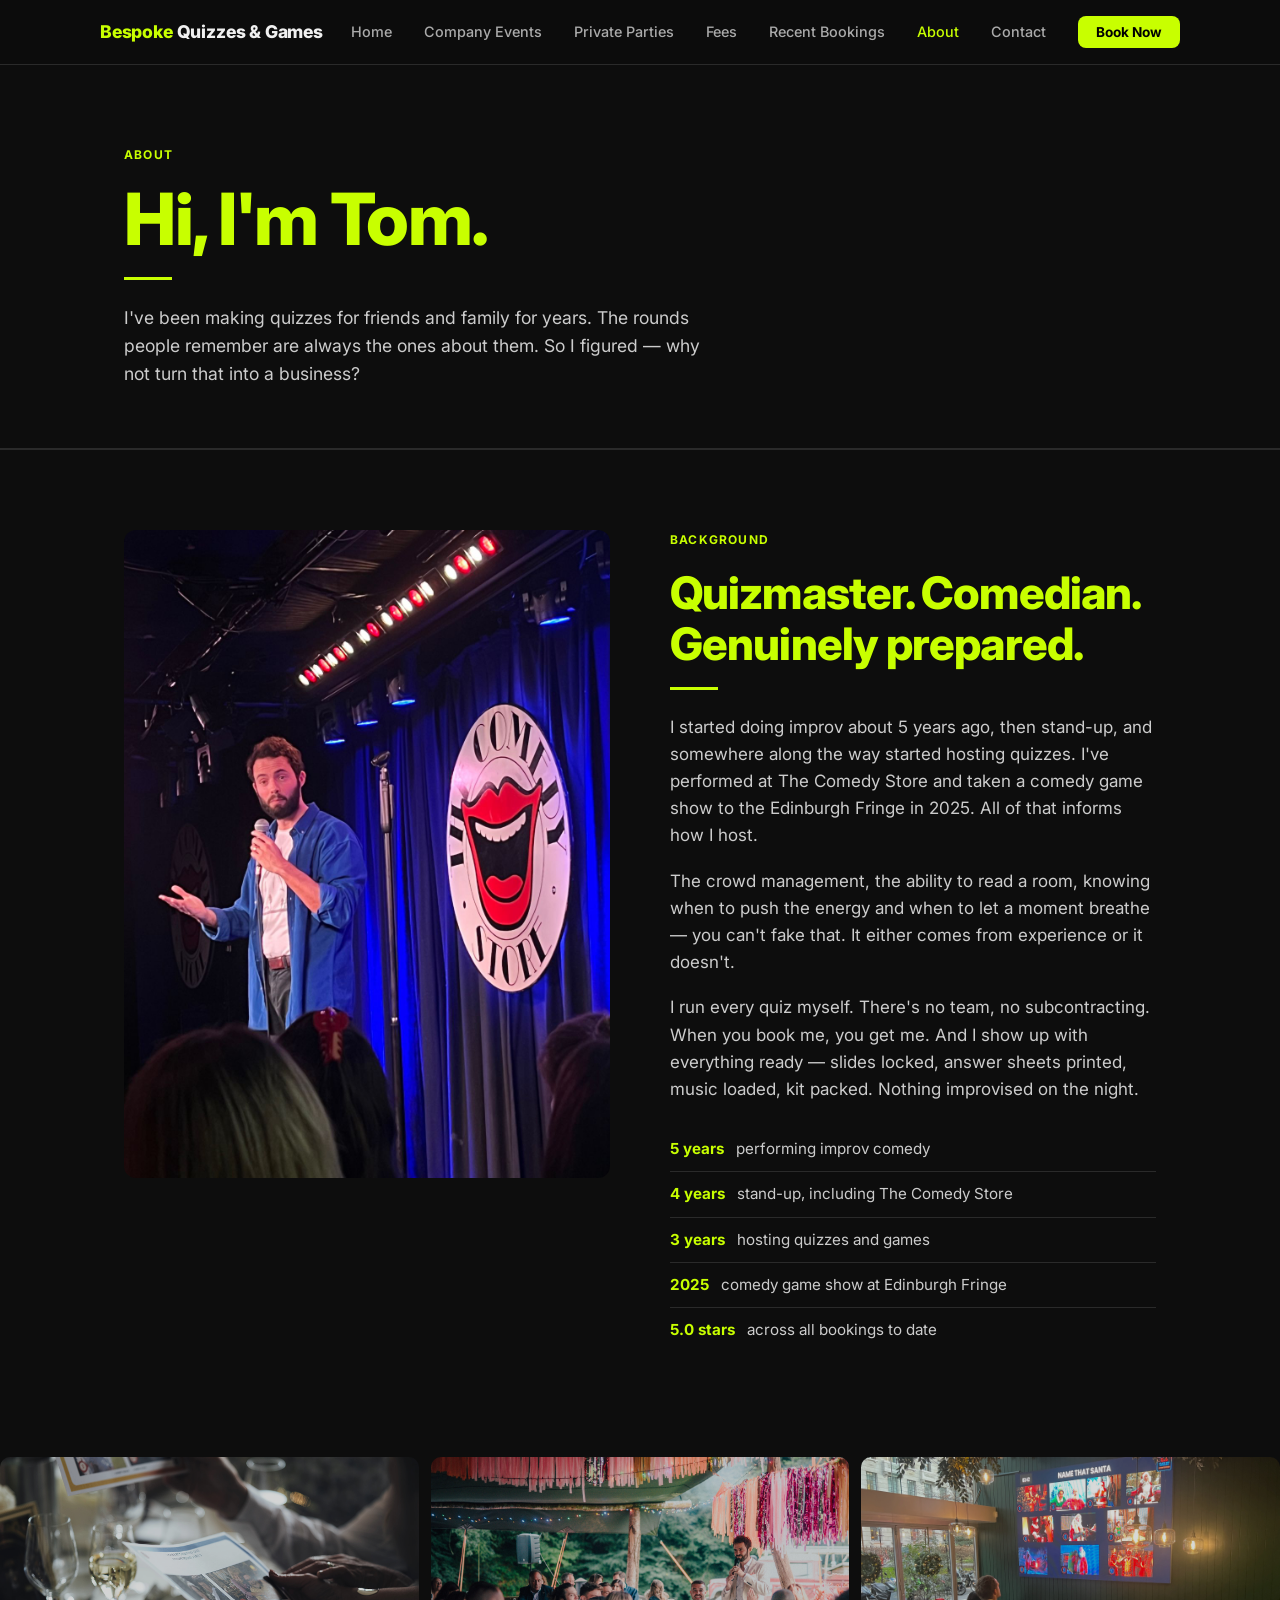
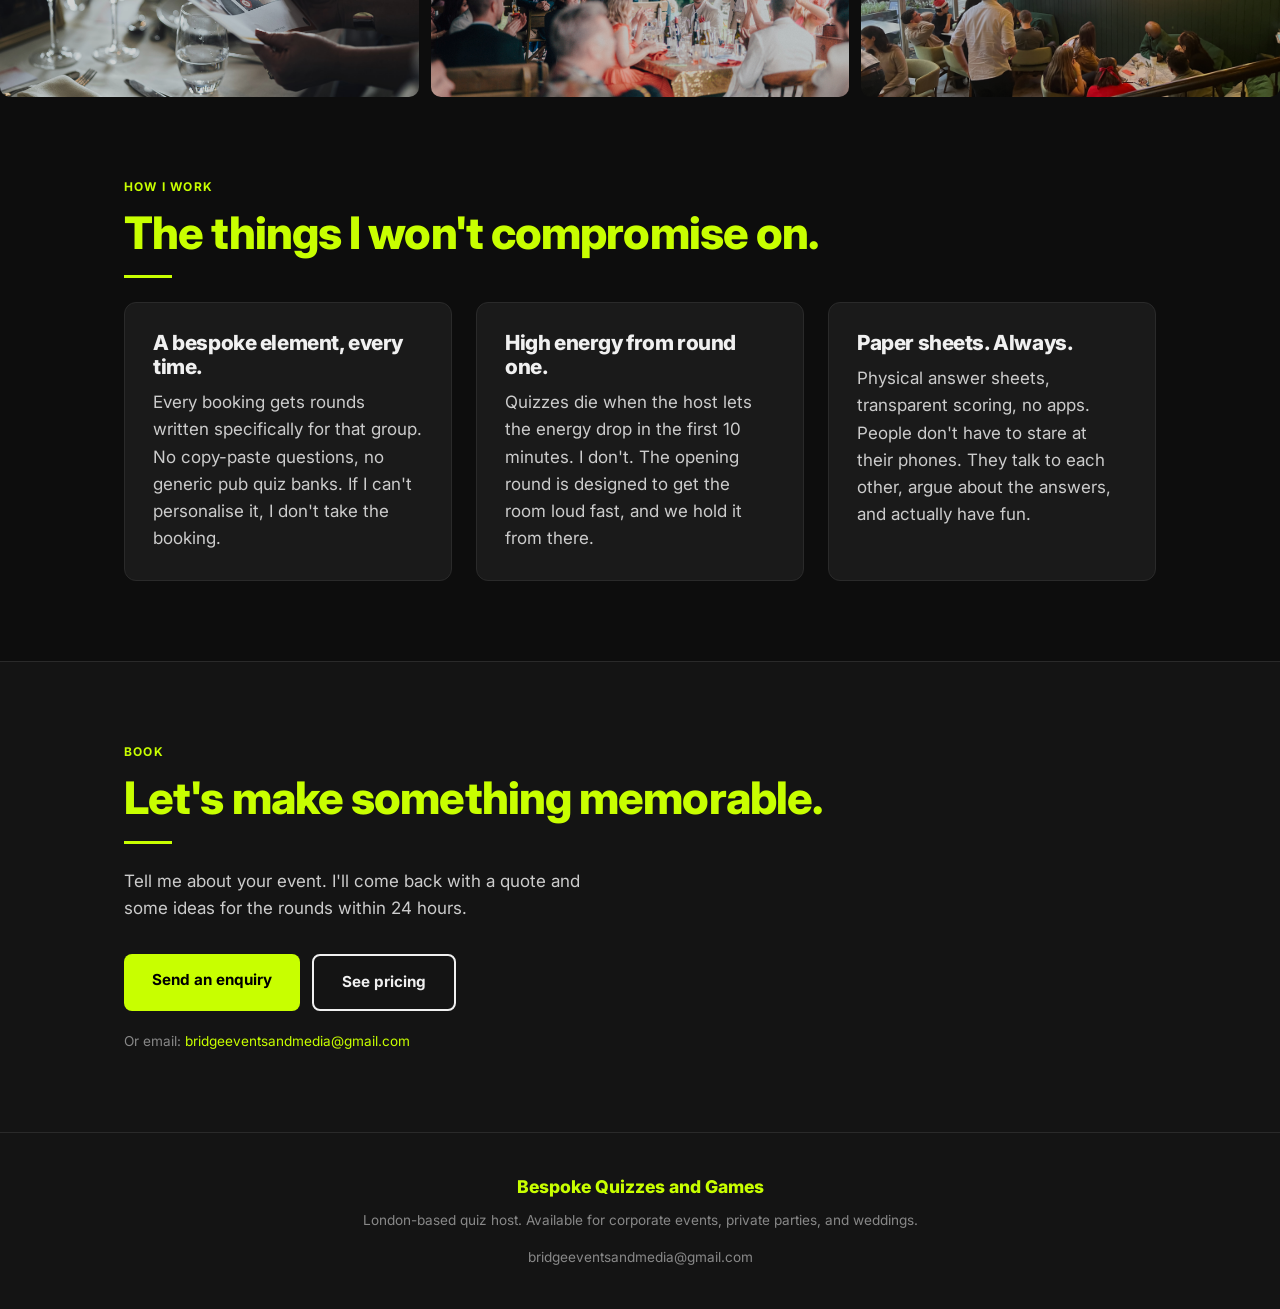
==== pages/about.html @ be6c79ad "Add files via upload" ====
<!DOCTYPE html>
<html lang="en">
<head>
  <meta charset="UTF-8" />
  <meta name="viewport" content="width=device-width, initial-scale=1.0" />
  <title>About — Bespoke Quizzes and Games</title>
  <meta name="description" content="About Tom — London-based quiz host, comedian, and Edinburgh Fringe performer." />
  <link rel="stylesheet" href="../style.css" />
  <link rel="preconnect" href="https://fonts.googleapis.com" />
  <link href="https://fonts.googleapis.com/css2?family=Inter:wght@400;500;600;700;800&display=swap" rel="stylesheet" />
  <link rel="canonical" href="https://bespokequizzesandgames.com/pages/about.html" />
  <script type="application/ld+json">
  {
    "@context": "https://schema.org",
    "@type": "EntertainmentBusiness",
    "name": "Bespoke Quizzes and Games",
    "url": "https://bespokequizzesandgames.com/pages/about.html",
    "email": "bridgeeventsandmedia@gmail.com",
    "founder": { "@type": "Person", "name": "Tom Bridge" },
    "areaServed": { "@type": "City", "name": "London" }
  }
  </script>
  <style>
    .about-grid {
      display: grid;
      grid-template-columns: 1fr 1fr;
      gap: 60px;
      align-items: start;
    }
    .about-photo {
      width: 100%;
      border-radius: 12px;
      object-fit: cover;
      aspect-ratio: 3/4;
    }
    .about-text h2 { margin-bottom: 16px; }
    .about-text p { margin-bottom: 18px; }
    .cred-list {
      list-style: none;
      margin: 24px 0;
    }
    .cred-list li {
      padding: 10px 0;
      border-bottom: 1px solid var(--border);
      font-size: 0.95rem;
      color: #ccc;
    }
    .cred-list li:last-child { border-bottom: none; }
    .cred-list li strong { color: var(--neon); margin-right: 8px; }
    @media (max-width: 720px) {
      .about-grid { grid-template-columns: 1fr; gap: 32px; }
    }
  </style>
</head>
<body>

<!-- NAV -->
<nav>
  <div class="nav-inner">
    <a href="../index.html" class="nav-logo">Bespoke<span> Quizzes & Games</span></a>
    <ul class="nav-links" id="navLinks">
      <li><a href="../index.html">Home</a></li>
      <li><a href="company-events.html">Company Events</a></li>
      <li><a href="parties.html">Private Parties</a></li>
      <li><a href="fees.html">Fees</a></li>
      <li><a href="recent-bookings.html">Recent Bookings</a></li>
      <li><a href="about.html" class="active">About</a></li>
      <li><a href="contact.html">Contact</a></li>
      <li><a href="contact.html" class="nav-cta">Book Now</a></li>
    </ul>
    <button class="nav-toggle" id="navToggle" aria-label="Menu">
      <span></span><span></span><span></span>
    </button>
  </div>
</nav>

<!-- PAGE HERO -->
<section class="page-hero" style="border-top:none;">
  <div class="container">
    <p class="eyebrow">About</p>
    <h1>Hi, I'm Tom.</h1>
    <div class="divider"></div>
    <p style="max-width:580px; font-size:1.1rem;">I've been making quizzes for friends and family for years. The rounds people remember are always the ones about them. So I figured — why not turn that into a business?</p>
  </div>
</section>

<!-- ABOUT SECTION -->
<section>
  <div class="container">
    <div class="about-grid">
      <div>
        <img src="../photos/comedy-store.jpeg" alt="Tom performing at The Comedy Store" class="about-photo" />
      </div>
      <div class="about-text">
        <p class="section-label">Background</p>
        <h2>Quizmaster. Comedian. Genuinely prepared.</h2>
        <div class="divider"></div>
        <p>I started doing improv about 5 years ago, then stand-up, and somewhere along the way started hosting quizzes. I've performed at The Comedy Store and taken a comedy game show to the Edinburgh Fringe in 2025. All of that informs how I host.</p>
        <p>The crowd management, the ability to read a room, knowing when to push the energy and when to let a moment breathe — you can't fake that. It either comes from experience or it doesn't.</p>
        <p>I run every quiz myself. There's no team, no subcontracting. When you book me, you get me. And I show up with everything ready — slides locked, answer sheets printed, music loaded, kit packed. Nothing improvised on the night.</p>

        <ul class="cred-list">
          <li><strong>5 years</strong> performing improv comedy</li>
          <li><strong>4 years</strong> stand-up, including The Comedy Store</li>
          <li><strong>3 years</strong> hosting quizzes and games</li>
          <li><strong>2025</strong> comedy game show at Edinburgh Fringe</li>
          <li><strong>5.0 stars</strong> across all bookings to date</li>
        </ul>
      </div>
    </div>
  </div>
</section>

<!-- PHOTO STRIP -->
<div class="photo-strip" style="margin: 0; border-radius: 0;">
  <img src="../photos/img-0038.jpg" alt="Tom hosting a quiz" />
  <img src="../photos/caztombury-176.jpg" alt="Quiz night in action" />
  <img src="../photos/quiz-santa.jpeg" alt="Christmas quiz" />
</div>

<!-- PHILOSOPHY -->
<section>
  <div class="container">
    <p class="section-label">How I work</p>
    <h2>The things I won't compromise on.</h2>
    <div class="divider"></div>
    <div class="card-grid card-grid-3" style="margin-top:12px;">
      <div class="card">
        <h3>A bespoke element, every time.</h3>
        <p>Every booking gets rounds written specifically for that group. No copy-paste questions, no generic pub quiz banks. If I can't personalise it, I don't take the booking.</p>
      </div>
      <div class="card">
        <h3>High energy from round one.</h3>
        <p>Quizzes die when the host lets the energy drop in the first 10 minutes. I don't. The opening round is designed to get the room loud fast, and we hold it from there.</p>
      </div>
      <div class="card">
        <h3>Paper sheets. Always.</h3>
        <p>Physical answer sheets, transparent scoring, no apps. People don't have to stare at their phones. They talk to each other, argue about the answers, and actually have fun.</p>
      </div>
    </div>
  </div>
</section>

<!-- CTA -->
<section style="background: var(--bg-mid);">
  <div class="container">
    <p class="section-label">Book</p>
    <h2>Let's make something memorable.</h2>
    <div class="divider"></div>
    <p style="max-width:500px; margin-bottom:32px;">Tell me about your event. I'll come back with a quote and some ideas for the rounds within 24 hours.</p>
    <div class="btn-group">
      <a href="contact.html" class="btn btn-primary">Send an enquiry</a>
      <a href="fees.html" class="btn btn-outline">See pricing</a>
    </div>
    <p style="margin-top:20px; font-size:0.85rem; color:var(--muted);">Or email: <a href="mailto:bridgeeventsandmedia@gmail.com">bridgeeventsandmedia@gmail.com</a></p>
  </div>
</section>

<!-- FOOTER -->
<footer>
  <div class="footer-inner">
    <div class="footer-logo">Bespoke Quizzes and Games</div>
    <p>London-based quiz host. Available for corporate events, private parties, and weddings.</p>
    <p style="margin-top:8px;"><a href="mailto:bridgeeventsandmedia@gmail.com">bridgeeventsandmedia@gmail.com</a></p>
  </div>
</footer>

<script>
  const toggle = document.getElementById('navToggle');
  const links = document.getElementById('navLinks');
  toggle.addEventListener('click', () => links.classList.toggle('open'));
</script>
</body>
</html>
---- style.css ----
/* ============================================================
   Bespoke Quizzes and Games — shared styles
   ============================================================ */

:root {
  --bg:        #0d0d0d;
  --bg-mid:    #141414;
  --bg-card:   #1a1a1a;
  --neon:      #c8ff00;
  --neon-dim:  #a0cc00;
  --white:     #f0f0f0;
  --muted:     #888;
  --border:    #2a2a2a;
  --radius:    8px;
  --font:      'Inter', 'Helvetica Neue', Arial, sans-serif;
}

* { box-sizing: border-box; margin: 0; padding: 0; }

html { scroll-behavior: smooth; }

body {
  background: var(--bg);
  color: var(--white);
  font-family: var(--font);
  font-size: 17px;
  line-height: 1.6;
}

/* ── TYPOGRAPHY ── */
h1, h2, h3, h4 {
  font-weight: 800;
  line-height: 1.15;
  letter-spacing: -0.02em;
}

h1 { font-size: clamp(2.4rem, 6vw, 4.5rem); color: var(--neon); }
h2 { font-size: clamp(1.8rem, 4vw, 2.8rem); color: var(--neon); }
h3 { font-size: 1.3rem; color: var(--white); }
h4 { font-size: 1rem; color: var(--muted); font-weight: 600; text-transform: uppercase; letter-spacing: 0.08em; }

p { margin-bottom: 1rem; color: #ccc; }
p:last-child { margin-bottom: 0; }

a { color: var(--neon); text-decoration: none; }
a:hover { text-decoration: underline; }

/* ── LAYOUT ── */
.container {
  max-width: 1080px;
  margin: 0 auto;
  padding: 0 24px;
}

section { padding: 80px 0; }
section + section { border-top: 1px solid var(--border); }

/* ── URGENCY BANNER ── */
.urgency-banner {
  background: var(--neon);
  color: #000;
  padding: 10px 0;
  overflow: hidden;
}

.urgency-track {
  display: flex;
  width: max-content;
  animation: scroll-urgency 28s linear infinite;
}

.urgency-item {
  font-family: var(--font);
  font-size: 0.85rem;
  font-weight: 800;
  letter-spacing: -0.01em;
  white-space: nowrap;
  padding: 0 40px;
}

.urgency-banner a {
  color: #000;
  text-decoration: underline;
}

@keyframes scroll-urgency {
  0%   { transform: translateX(0); }
  100% { transform: translateX(-50%); }
}

/* ── NAV ── */
nav {
  position: sticky;
  top: 0;
  z-index: 100;
  background: rgba(13,13,13,0.95);
  backdrop-filter: blur(8px);
  border-bottom: 1px solid var(--border);
  padding: 0 24px;
}

.nav-inner {
  max-width: 1080px;
  margin: 0 auto;
  display: flex;
  align-items: center;
  justify-content: space-between;
  height: 64px;
}

.nav-logo {
  font-size: 1.1rem;
  font-weight: 800;
  color: var(--neon);
  letter-spacing: -0.01em;
  text-decoration: none;
}

.nav-logo span { color: var(--white); }

.nav-links {
  display: flex;
  gap: 32px;
  list-style: none;
}

.nav-links a {
  color: #aaa;
  font-size: 0.9rem;
  font-weight: 500;
  transition: color 0.2s;
}

.nav-links a:hover,
.nav-links a.active { color: var(--neon); text-decoration: none; }

.nav-cta {
  background: var(--neon);
  color: #000 !important;
  padding: 8px 18px;
  border-radius: var(--radius);
  font-weight: 700 !important;
  font-size: 0.85rem !important;
}

.nav-cta:hover { background: var(--neon-dim); text-decoration: none !important; }

/* hamburger */
.nav-toggle { display: none; background: none; border: none; cursor: pointer; padding: 4px; }
.nav-toggle span {
  display: block; width: 22px; height: 2px;
  background: var(--white); margin: 5px 0; transition: 0.3s;
}

/* ── HERO ── */
.hero {
  min-height: 92vh;
  display: flex;
  align-items: center;
  position: relative;
  overflow: hidden;
  border-top: none;
}

.hero-bg {
  position: absolute;
  inset: 0;
  background-size: cover;
  background-position: center;
  filter: brightness(0.25);
  z-index: 0;
}

.hero-content {
  position: relative;
  z-index: 1;
  max-width: 720px;
}

.hero-eyebrow {
  display: inline-block;
  background: var(--neon);
  color: #000;
  font-size: 0.75rem;
  font-weight: 700;
  letter-spacing: 0.1em;
  text-transform: uppercase;
  padding: 4px 12px;
  border-radius: 4px;
  margin-bottom: 20px;
}

.hero h1 { margin-bottom: 20px; }

.hero-sub {
  font-size: 1.2rem;
  color: #ccc;
  max-width: 540px;
  margin-bottom: 36px;
}

/* ── BUTTONS ── */
.btn {
  display: inline-block;
  padding: 14px 28px;
  border-radius: var(--radius);
  font-weight: 700;
  font-size: 0.95rem;
  cursor: pointer;
  border: none;
  transition: transform 0.15s, opacity 0.15s;
  text-decoration: none;
}

.btn:hover { transform: translateY(-1px); opacity: 0.92; text-decoration: none; }

.btn-primary { background: var(--neon); color: #000; }
.btn-outline  { background: transparent; color: var(--white); border: 2px solid var(--white); }

.btn-group { display: flex; gap: 12px; flex-wrap: wrap; }

/* ── CARDS ── */
.card-grid {
  display: grid;
  gap: 24px;
}

.card-grid-2 { grid-template-columns: repeat(auto-fit, minmax(280px, 1fr)); }
.card-grid-3 { grid-template-columns: repeat(auto-fit, minmax(240px, 1fr)); }

.card {
  background: var(--bg-card);
  border: 1px solid var(--border);
  border-radius: 12px;
  padding: 28px;
  transition: transform 0.2s ease, border-color 0.2s ease, background 0.2s ease, box-shadow 0.2s ease;
}

.card:hover {
  transform: translateY(-6px);
  background: #212121;
  border-color: var(--neon);
  box-shadow: 0 12px 24px rgba(0,0,0,0.4);
}

.card h3 { margin-bottom: 10px; }

/* ── ROUNDS LIST ── */
.rounds-list {
  list-style: none;
  display: grid;
  grid-template-columns: repeat(auto-fit, minmax(200px, 1fr));
  gap: 12px;
}

.rounds-list li {
  background: var(--bg-card);
  border: 1px solid var(--border);
  border-left: 3px solid var(--neon);
  padding: 14px 18px;
  border-radius: var(--radius);
  font-size: 0.95rem;
  color: var(--white);
}

/* ── CLIENTS BANNER ── */
.clients-banner {
  background: var(--bg-mid);
  border-top: 1px solid var(--border);
  border-bottom: 1px solid var(--border);
  padding: 16px 24px;
  display: flex;
  align-items: center;
  gap: 24px;
  overflow: hidden;
}
.clients-label {
  font-size: 0.7rem;
  font-weight: 700;
  letter-spacing: 0.1em;
  text-transform: uppercase;
  color: var(--muted);
  white-space: nowrap;
  flex-shrink: 0;
}
.clients-track-wrapper {
  overflow: hidden;
  flex: 1;
}
.clients-track {
  display: flex;
  align-items: center;
  gap: 56px;
  animation: scroll-logos 18s linear infinite;
  width: max-content;
}
.client-logo-img {
  height: 28px;
  width: auto;
  flex-shrink: 0;
  opacity: 0.9;
}
@keyframes scroll-logos {
  0%   { transform: translateX(0); }
  100% { transform: translateX(-50%); }
}

/* ── ROUNDS GRID ── */
.rounds-grid {
  display: grid;
  grid-template-columns: repeat(3, 1fr);
  gap: 16px;
}
.round-card {
  background: var(--bg-card);
  border: 1px solid var(--border);
  border-radius: 12px;
  padding: 24px 20px;
  display: flex;
  flex-direction: column;
  gap: 12px;
  font-size: 1.6rem;
}
.round-card span {
  font-size: 0.9rem;
  color: var(--white);
  line-height: 1.4;
}
@media (max-width: 640px) {
  .rounds-grid { grid-template-columns: repeat(2, 1fr); }
}

/* ── REVIEWS ── */
.reviews-grid {
  display: grid;
  grid-template-columns: repeat(auto-fit, minmax(280px, 1fr));
  gap: 20px;
}
.reviews-grid-2x2 {
  grid-template-columns: repeat(2, 1fr);
}
@media (max-width: 640px) {
  .reviews-grid-2x2 { grid-template-columns: 1fr; }
}

.review-card {
  background: var(--bg-card);
  border: 1px solid var(--border);
  border-radius: 12px;
  padding: 24px;
  transition: transform 0.2s ease, border-color 0.2s ease, background 0.2s ease, box-shadow 0.2s ease;
}

.review-card:hover {
  transform: translateY(-6px);
  background: #212121;
  border-color: var(--neon);
  box-shadow: 0 12px 24px rgba(0,0,0,0.4);
}

.stars { color: var(--neon); font-size: 1.1rem; margin-bottom: 12px; }

.review-card blockquote {
  font-size: 0.95rem;
  color: #ccc;
  font-style: italic;
  margin-bottom: 14px;
  line-height: 1.55;
}

.reviewer { font-size: 0.85rem; color: var(--muted); }
.reviewer strong { color: var(--white); }

/* ── SECTION LABEL ── */
.section-label {
  font-size: 0.75rem;
  font-weight: 700;
  letter-spacing: 0.1em;
  text-transform: uppercase;
  color: var(--neon);
  margin-bottom: 12px;
}

/* ── PRICING ── */
.pricing-grid {
  display: grid;
  grid-template-columns: repeat(auto-fit, minmax(260px, 1fr));
  gap: 24px;
  margin-top: 12px;
}

.price-card {
  background: var(--bg-card);
  border: 1px solid var(--border);
  border-radius: 12px;
  padding: 32px 28px;
  transition: transform 0.2s ease, border-color 0.2s ease, background 0.2s ease, box-shadow 0.2s ease;
}

.price-card:hover {
  transform: translateY(-6px);
  background: #212121;
  border-color: var(--neon);
  box-shadow: 0 12px 24px rgba(0,0,0,0.4);
}

.price-card.featured {
  border-color: var(--neon);
}

.price-tag {
  font-size: 2.8rem;
  font-weight: 800;
  color: var(--neon);
  line-height: 1;
  margin: 12px 0;
}

.price-tag span { font-size: 1rem; font-weight: 500; color: var(--muted); }

.price-includes {
  list-style: none;
  margin-top: 16px;
}

.price-includes li {
  padding: 6px 0;
  font-size: 0.9rem;
  color: #ccc;
  border-bottom: 1px solid var(--border);
}

.price-includes li:last-child { border-bottom: none; }

.price-includes li::before {
  content: "✓ ";
  color: var(--neon);
  font-weight: 700;
}

/* ── CONTACT FORM ── */
.contact-form {
  max-width: 580px;
}

.form-group {
  margin-bottom: 18px;
}

.form-group label {
  display: block;
  font-size: 0.85rem;
  font-weight: 600;
  color: #aaa;
  margin-bottom: 6px;
  text-transform: uppercase;
  letter-spacing: 0.06em;
}

.form-group input,
.form-group select,
.form-group textarea {
  width: 100%;
  background: var(--bg-card);
  border: 1px solid var(--border);
  border-radius: var(--radius);
  padding: 12px 14px;
  color: var(--white);
  font-size: 0.95rem;
  font-family: var(--font);
  transition: border-color 0.2s;
}

.form-group input:focus,
.form-group select:focus,
.form-group textarea:focus {
  outline: none;
  border-color: var(--neon);
}

.form-group select option { background: var(--bg-card); }

.form-group textarea { min-height: 120px; resize: vertical; }

/* ── PHOTO STRIP ── */
.photo-strip {
  display: grid;
  grid-template-columns: repeat(auto-fit, minmax(220px, 1fr));
  gap: 12px;
  margin: 48px 0;
}

.photo-strip img {
  width: 100%;
  height: 240px;
  object-fit: cover;
  border-radius: 10px;
  filter: brightness(0.85);
}

/* ── PHOTO CAROUSEL (slow auto-scroll) ── */
.photo-carousel {
  overflow: hidden;
  margin: 0;
}

.photo-carousel-track {
  display: flex;
  gap: 12px;
  width: max-content;
  animation: scroll-photos 45s linear infinite;
}

.photo-carousel:hover .photo-carousel-track {
  animation-play-state: paused;
}

.photo-carousel-track img {
  width: 320px;
  height: 240px;
  object-fit: cover;
  border-radius: 10px;
  filter: brightness(0.85);
  flex-shrink: 0;
}

@keyframes scroll-photos {
  0%   { transform: translateX(0); }
  100% { transform: translateX(-50%); }
}

@media (max-width: 640px) {
  .photo-carousel-track img { width: 220px; height: 180px; }
}

/* ── PAGE HERO (inner pages) ── */
.page-hero {
  padding: 80px 0 60px;
  border-bottom: 1px solid var(--border);
}

.page-hero-bg {
  position: relative;
  background-size: cover;
  background-position: center;
  background-repeat: no-repeat;
}

.page-hero-overlay {
  position: absolute;
  inset: 0;
  background: rgba(0,0,0,0.65);
  z-index: 1;
}

/* ── CLIENTS STATIC (company events page) ── */
.clients-static {
  background: var(--bg-mid);
  border-top: 1px solid var(--border);
  border-bottom: 1px solid var(--border);
  padding: 20px 40px;
  display: flex;
  align-items: center;
  gap: 40px;
  flex-wrap: wrap;
}

.clients-static-logos {
  display: flex;
  align-items: center;
  gap: 48px;
  flex-wrap: wrap;
}

/* ── CARD WITH EMOJI ── */
.card-emoji {
  position: relative;
}

.card-emoji-icon {
  position: absolute;
  top: 16px;
  right: 20px;
  font-size: 1.6rem;
  line-height: 1;
}

/* ── LARGER STARS ── */
.stars-lg {
  font-size: 1.5rem !important;
  margin-bottom: 16px !important;
}

/* ── LEGO logo larger ── */
.client-logo-lego {
  height: 112px !important;
}

/* ── THREE COLUMN PRICING ── */
.pricing-grid-3 {
  grid-template-columns: repeat(3, 1fr);
}

@media (max-width: 860px) {
  .pricing-grid-3 { grid-template-columns: 1fr; }
}

.price-tag-discuss {
  font-size: 1.8rem;
  color: var(--neon);
}

.page-hero .eyebrow {
  font-size: 0.75rem;
  font-weight: 700;
  letter-spacing: 0.1em;
  text-transform: uppercase;
  color: var(--neon);
  margin-bottom: 14px;
}

/* ── DIVIDER ── */
.divider {
  width: 48px;
  height: 3px;
  background: var(--neon);
  margin: 16px 0 24px;
}

/* ── FOOTER ── */
footer {
  background: var(--bg-mid);
  border-top: 1px solid var(--border);
  padding: 40px 24px;
  text-align: center;
}

.footer-inner {
  max-width: 1080px;
  margin: 0 auto;
}

.footer-logo {
  font-size: 1.1rem;
  font-weight: 800;
  color: var(--neon);
  margin-bottom: 8px;
}

footer p { font-size: 0.85rem; color: var(--muted); }

footer a { color: var(--muted); }
footer a:hover { color: var(--neon); }

/* ── RESPONSIVE ── */
@media (max-width: 720px) {
  .nav-links { display: none; flex-direction: column; }
  .nav-links.open { display: flex; position: absolute; top: 64px; left: 0; right: 0; background: var(--bg); padding: 16px 24px; border-bottom: 1px solid var(--border); }
  .nav-toggle { display: block; }
  .hero { min-height: 80vh; }
  section { padding: 56px 0; }
}
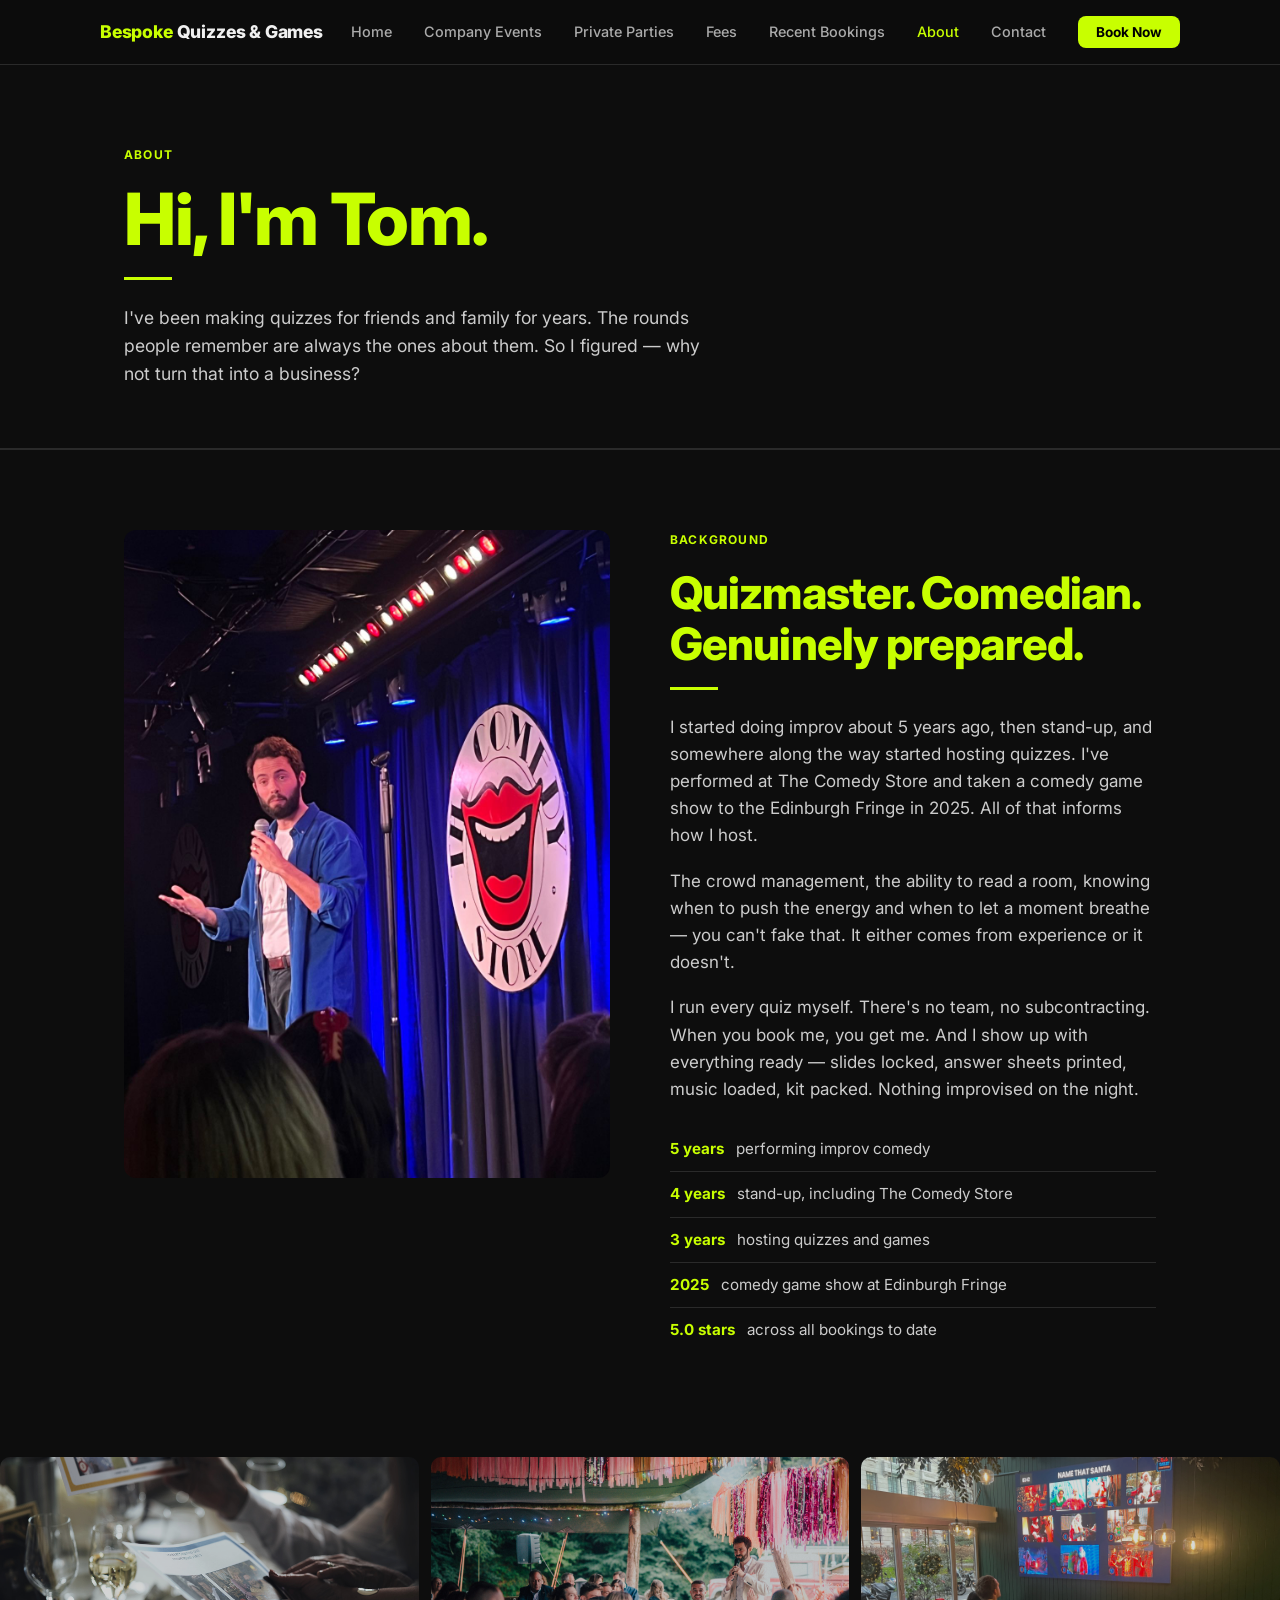
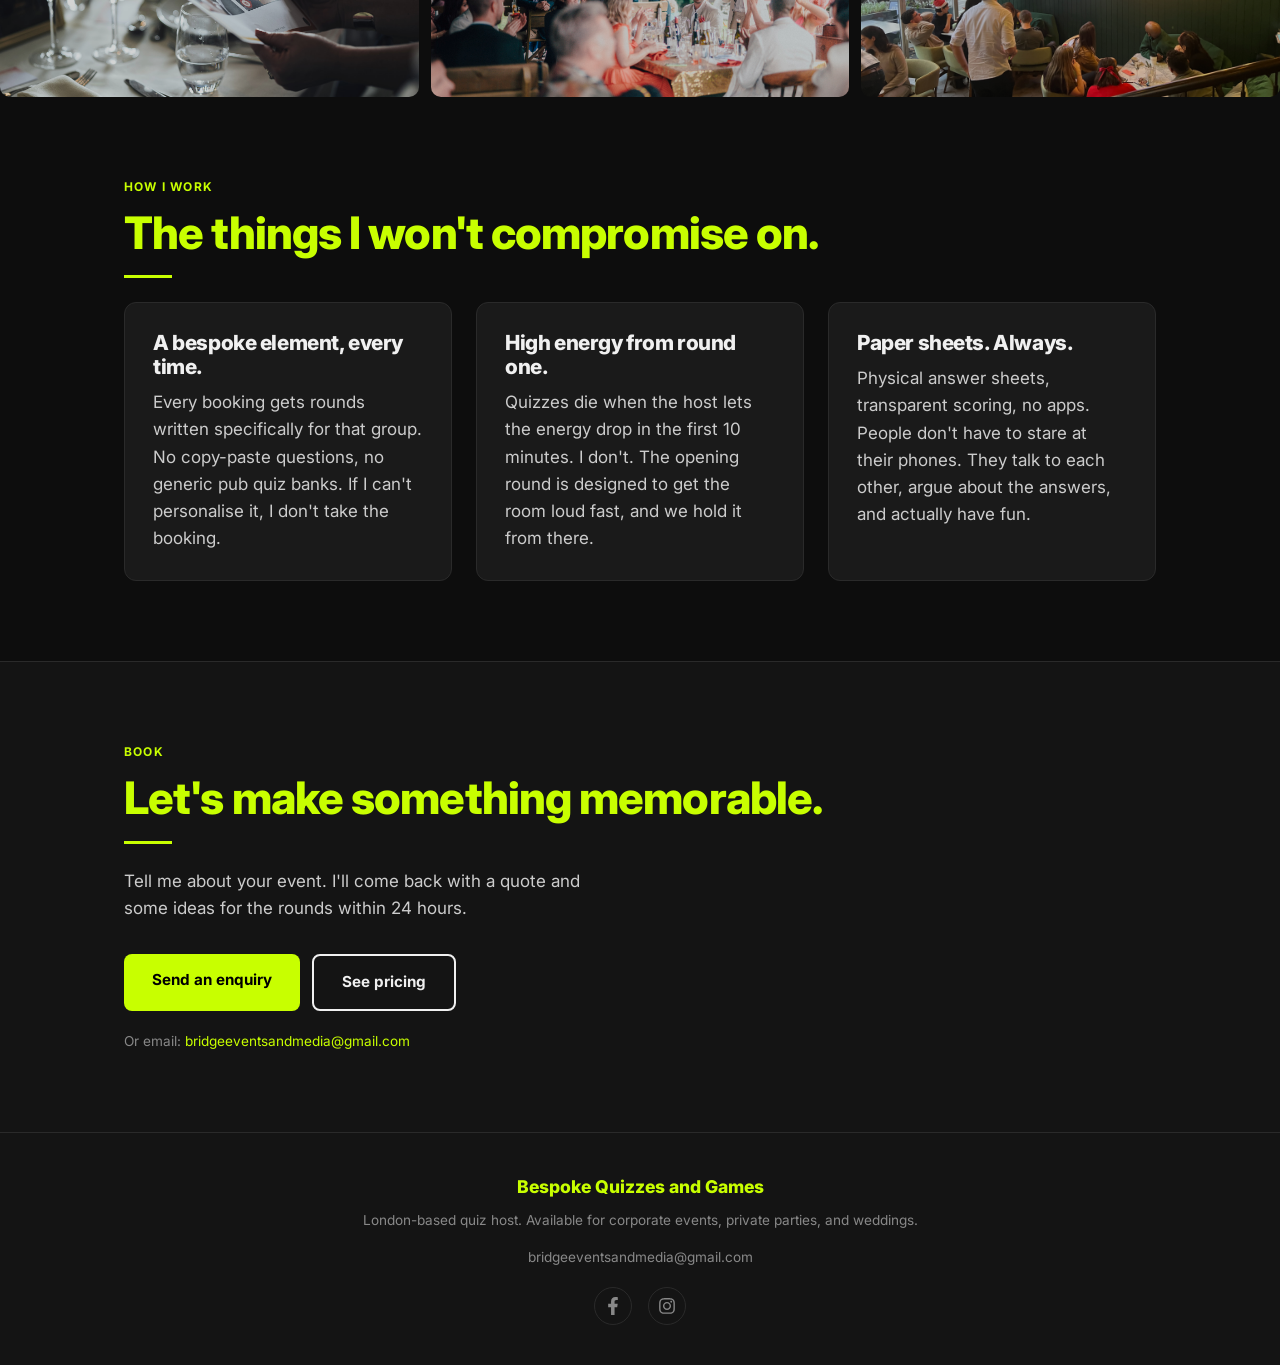
==== commit fd85e25c: "Add files via upload" ====
--- a/pages/about.html
+++ b/pages/about.html
@@ -9,10 +9,27 @@
   <link rel="preconnect" href="https://fonts.googleapis.com" />
   <link href="https://fonts.googleapis.com/css2?family=Inter:wght@400;500;600;700;800&display=swap" rel="stylesheet" />
   <link rel="canonical" href="https://bespokequizzesandgames.com/pages/about.html" />
+  <meta property="og:type" content="website" />
+  <meta property="og:site_name" content="Bespoke Quizzes and Games" />
+  <meta property="og:title" content="About — Bespoke Quizzes and Games" />
+  <meta property="og:description" content="About Tom — London-based quiz host, comedian, and Edinburgh Fringe performer." />
+  <meta property="og:url" content="https://bespokequizzesandgames.com/pages/about.html" />
+  <meta property="og:image" content="https://bespokequizzesandgames.com/photos/logo.png" />
+  <meta name="twitter:card" content="summary_large_image" />
+  <meta name="twitter:title" content="About — Bespoke Quizzes and Games" />
+  <meta name="twitter:description" content="About Tom — London-based quiz host, comedian, and Edinburgh Fringe performer." />
+  <meta name="twitter:image" content="https://bespokequizzesandgames.com/photos/logo.png" />
+  <meta name="geo.region" content="GB-LON" />
+  <meta name="geo.placename" content="London" />
+  <meta name="ICBM" content="51.5074, -0.1278" />
   <script type="application/ld+json">
   {
     "@context": "https://schema.org",
     "@type": "EntertainmentBusiness",
+    "sameAs": [
+      "https://www.facebook.com/profile.php?id=61593762594324",
+      "https://www.instagram.com/bespokeqandg"
+    ],
     "name": "Bespoke Quizzes and Games",
     "url": "https://bespokequizzesandgames.com/pages/about.html",
     "email": "bridgeeventsandmedia@gmail.com",
@@ -162,6 +179,14 @@
     <div class="footer-logo">Bespoke Quizzes and Games</div>
     <p>London-based quiz host. Available for corporate events, private parties, and weddings.</p>
     <p style="margin-top:8px;"><a href="mailto:bridgeeventsandmedia@gmail.com">bridgeeventsandmedia@gmail.com</a></p>
+    <div class="footer-social">
+      <a href="https://www.facebook.com/profile.php?id=61593762594324" target="_blank" rel="noopener noreferrer" aria-label="Bespoke Quizzes and Games on Facebook">
+        <svg viewBox="0 0 320 512" aria-hidden="true"><path d="M279.14 288l14.22-92.66h-88.91v-60.13c0-25.35 12.42-50.06 52.24-50.06h40.42V6.26S260.43 0 225.36 0c-73.22 0-121.08 44.38-121.08 124.72v70.62H22.89V288h81.39v224h100.17V288z"/></svg>
+      </a>
+      <a href="https://www.instagram.com/bespokeqandg" target="_blank" rel="noopener noreferrer" aria-label="Bespoke Quizzes and Games on Instagram">
+        <svg viewBox="0 0 448 512" aria-hidden="true"><path d="M224.1 141c-63.6 0-114.9 51.3-114.9 114.9s51.3 114.9 114.9 114.9S339 319.5 339 255.9 287.7 141 224.1 141zm0 189.6c-41.1 0-74.7-33.5-74.7-74.7s33.5-74.7 74.7-74.7 74.7 33.5 74.7 74.7-33.6 74.7-74.7 74.7zm146.4-194.3c0 14.9-12 26.8-26.8 26.8-14.9 0-26.8-12-26.8-26.8s12-26.8 26.8-26.8 26.8 12 26.8 26.8zm76.1 27.2c-1.7-35.9-9.9-67.7-36.2-93.9-26.2-26.2-58-34.4-93.9-36.2-37-2.1-147.9-2.1-184.9 0-35.8 1.7-67.6 9.9-93.9 36.1s-34.4 58-36.2 93.9c-2.1 37-2.1 147.9 0 184.9 1.7 35.9 9.9 67.7 36.2 93.9s58 34.4 93.9 36.2c37 2.1 147.9 2.1 184.9 0 35.9-1.7 67.7-9.9 93.9-36.2 26.2-26.2 34.4-58 36.2-93.9 2.1-37 2.1-147.8 0-184.8zM398.8 388c-7.8 19.6-22.9 34.7-42.6 42.6-29.5 11.7-99.5 9-132.1 9s-102.7 2.6-132.1-9c-19.6-7.8-34.7-22.9-42.6-42.6-11.7-29.5-9-99.5-9-132.1s-2.6-102.7 9-132.1c7.8-19.6 22.9-34.7 42.6-42.6 29.5-11.7 99.5-9 132.1-9s102.7-2.6 132.1 9c19.6 7.8 34.7 22.9 42.6 42.6 11.7 29.5 9 99.5 9 132.1s2.7 102.7-9 132.1z"/></svg>
+      </a>
+    </div>
   </div>
 </footer>
 
--- a/style.css
+++ b/style.css
@@ -652,6 +652,39 @@
 footer a { color: var(--muted); }
 footer a:hover { color: var(--neon); }
 
+/* ── FOOTER SOCIAL ICONS ── */
+.footer-social {
+  display: flex;
+  justify-content: center;
+  gap: 16px;
+  margin-top: 18px;
+}
+
+.footer-social a {
+  display: flex;
+  align-items: center;
+  justify-content: center;
+  width: 38px;
+  height: 38px;
+  border-radius: 50%;
+  border: 1px solid var(--border);
+  color: var(--muted);
+  transition: color 0.2s ease, border-color 0.2s ease, transform 0.2s ease;
+}
+
+.footer-social a:hover {
+  color: var(--neon);
+  border-color: var(--neon);
+  transform: translateY(-2px);
+  text-decoration: none;
+}
+
+.footer-social svg {
+  width: 18px;
+  height: 18px;
+  fill: currentColor;
+}
+
 /* ── RESPONSIVE ── */
 @media (max-width: 720px) {
   .nav-links { display: none; flex-direction: column; }
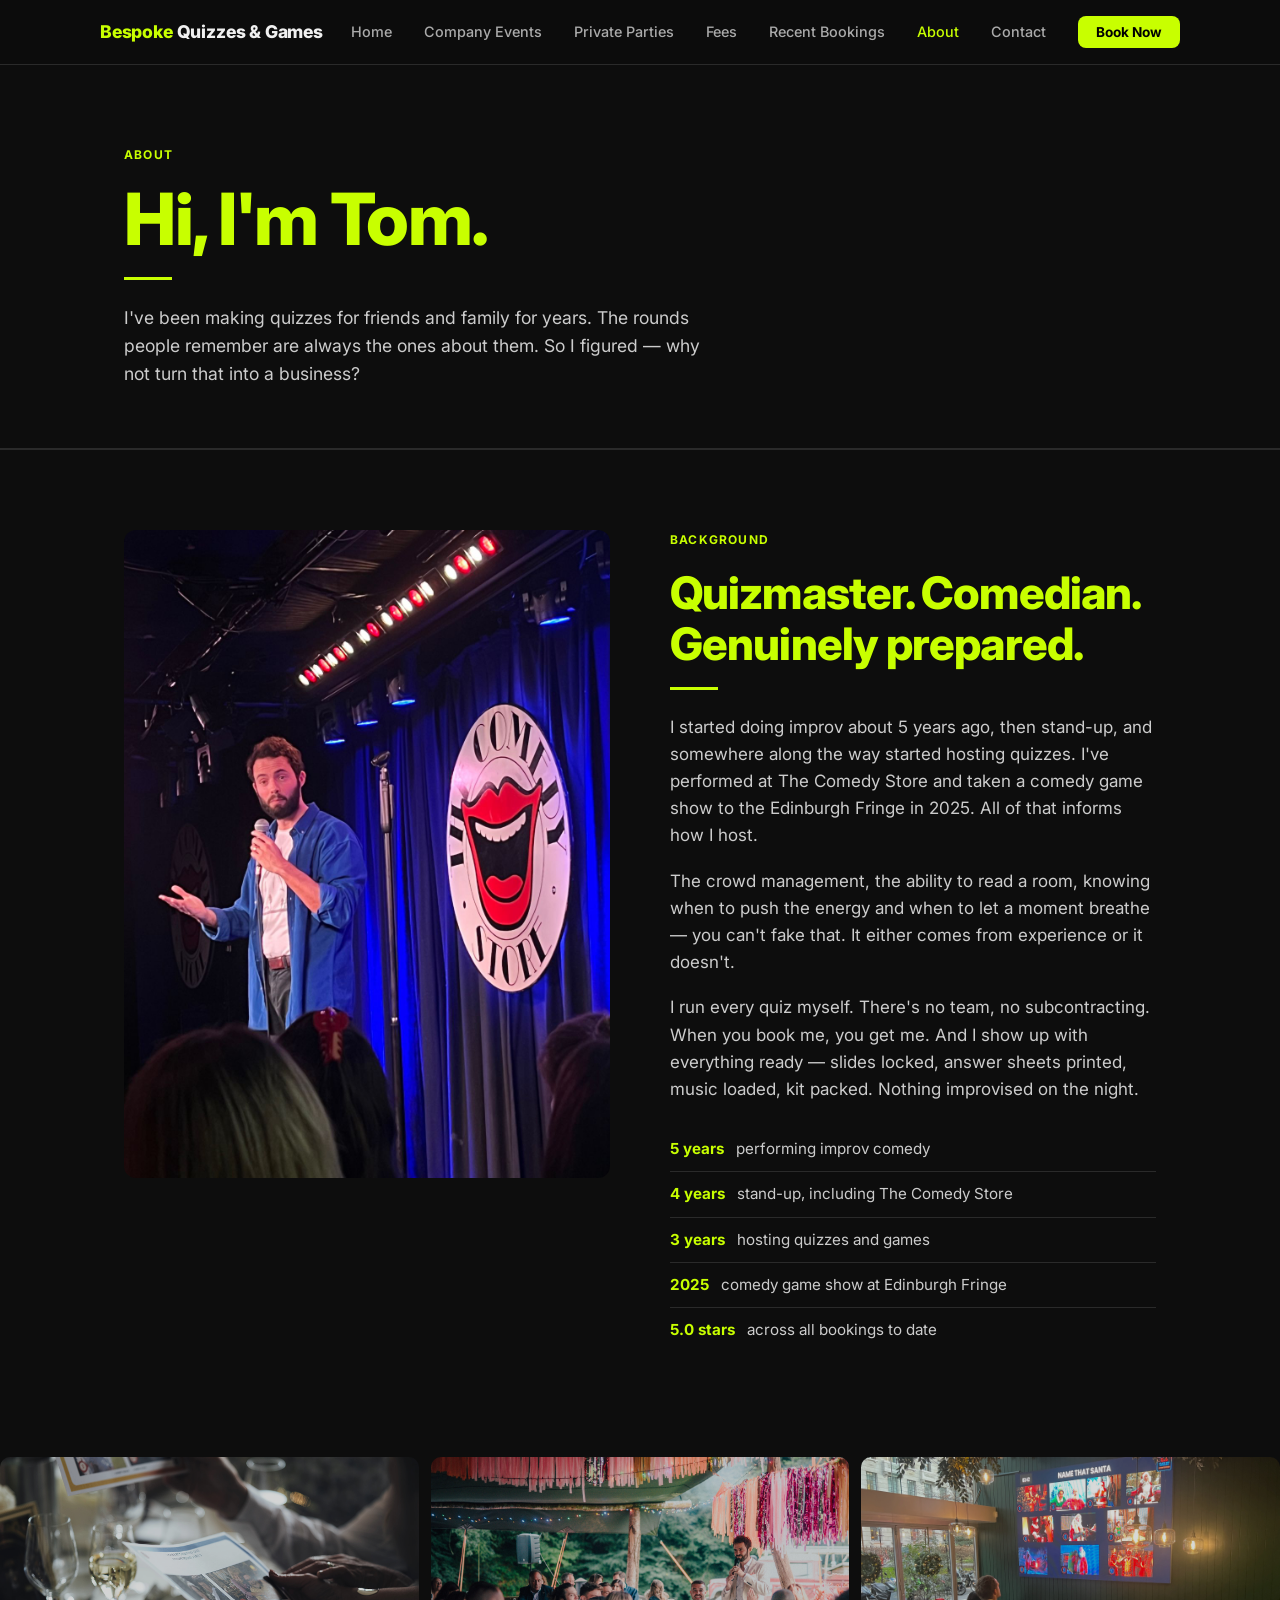
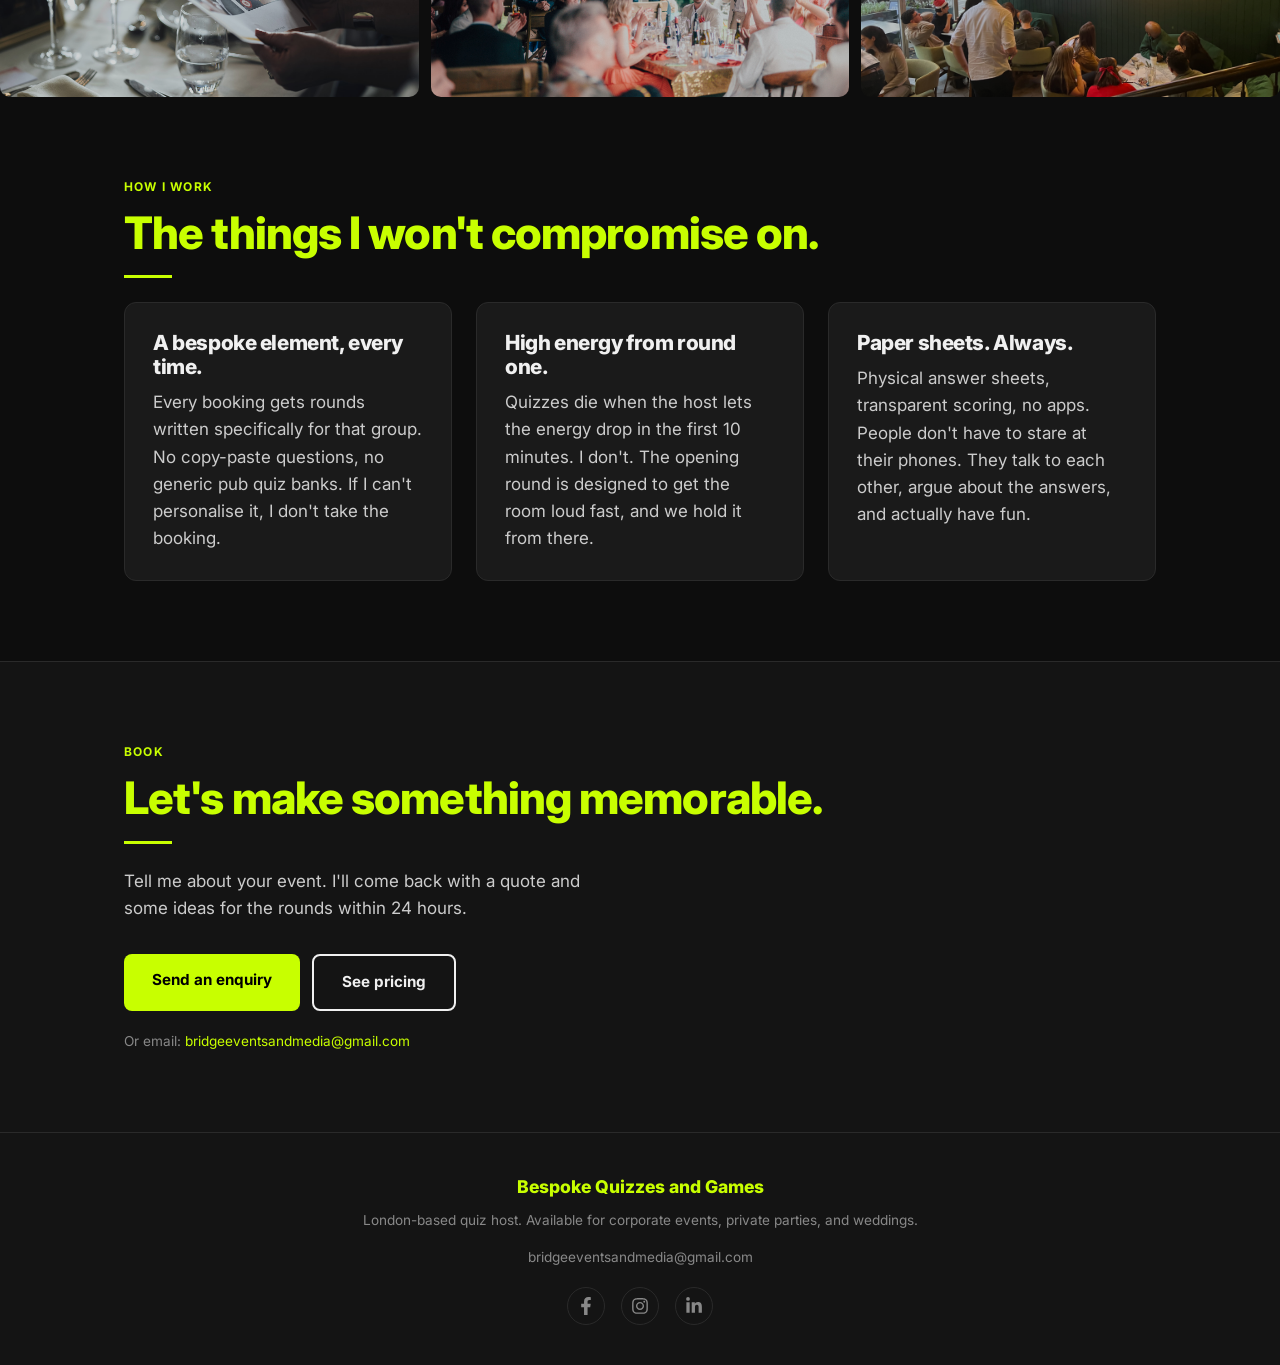
==== commit 9c77b9ae: "Add files via upload" ====
--- a/pages/about.html
+++ b/pages/about.html
@@ -28,7 +28,8 @@
     "@type": "EntertainmentBusiness",
     "sameAs": [
       "https://www.facebook.com/profile.php?id=61593762594324",
-      "https://www.instagram.com/bespokeqandg"
+      "https://www.instagram.com/bespokeqandg",
+      "https://www.linkedin.com/company/bespoke-quizzes-and-games/"
     ],
     "name": "Bespoke Quizzes and Games",
     "url": "https://bespokequizzesandgames.com/pages/about.html",
@@ -186,6 +187,9 @@
       <a href="https://www.instagram.com/bespokeqandg" target="_blank" rel="noopener noreferrer" aria-label="Bespoke Quizzes and Games on Instagram">
         <svg viewBox="0 0 448 512" aria-hidden="true"><path d="M224.1 141c-63.6 0-114.9 51.3-114.9 114.9s51.3 114.9 114.9 114.9S339 319.5 339 255.9 287.7 141 224.1 141zm0 189.6c-41.1 0-74.7-33.5-74.7-74.7s33.5-74.7 74.7-74.7 74.7 33.5 74.7 74.7-33.6 74.7-74.7 74.7zm146.4-194.3c0 14.9-12 26.8-26.8 26.8-14.9 0-26.8-12-26.8-26.8s12-26.8 26.8-26.8 26.8 12 26.8 26.8zm76.1 27.2c-1.7-35.9-9.9-67.7-36.2-93.9-26.2-26.2-58-34.4-93.9-36.2-37-2.1-147.9-2.1-184.9 0-35.8 1.7-67.6 9.9-93.9 36.1s-34.4 58-36.2 93.9c-2.1 37-2.1 147.9 0 184.9 1.7 35.9 9.9 67.7 36.2 93.9s58 34.4 93.9 36.2c37 2.1 147.9 2.1 184.9 0 35.9-1.7 67.7-9.9 93.9-36.2 26.2-26.2 34.4-58 36.2-93.9 2.1-37 2.1-147.8 0-184.8zM398.8 388c-7.8 19.6-22.9 34.7-42.6 42.6-29.5 11.7-99.5 9-132.1 9s-102.7 2.6-132.1-9c-19.6-7.8-34.7-22.9-42.6-42.6-11.7-29.5-9-99.5-9-132.1s-2.6-102.7 9-132.1c7.8-19.6 22.9-34.7 42.6-42.6 29.5-11.7 99.5-9 132.1-9s102.7-2.6 132.1 9c19.6 7.8 34.7 22.9 42.6 42.6 11.7 29.5 9 99.5 9 132.1s2.7 102.7-9 132.1z"/></svg>
       </a>
+      <a href="https://www.linkedin.com/company/bespoke-quizzes-and-games/" target="_blank" rel="noopener noreferrer" aria-label="Bespoke Quizzes and Games on LinkedIn">
+        <svg viewBox="0 0 448 512" aria-hidden="true"><path d="M100.28 448H7.4V148.9h92.88zm-46.44-340a53.6 53.6 0 1 1 0-107.2 53.6 53.6 0 0 1 0 107.2zM447.9 448h-92.68V302.4c0-34.7-.7-79.3-48.29-79.3-48.29 0-55.69 37.7-55.69 76.7V448h-92.78V148.9h89.08v40.8h1.3c12.4-23.5 42.69-48.3 87.89-48.3 94 0 111.28 61.9 111.28 142.3V448z"/></svg>
+      </a>
     </div>
   </div>
 </footer>
--- a/style.css
+++ b/style.css
@@ -265,9 +265,9 @@
 
 /* ── CLIENTS BANNER ── */
 .clients-banner {
-  background: var(--bg-mid);
-  border-top: 1px solid var(--border);
-  border-bottom: 1px solid var(--border);
+  background: #dcdcdc;
+  border-top: 1px solid rgba(0,0,0,0.15);
+  border-bottom: 1px solid rgba(0,0,0,0.15);
   padding: 16px 24px;
   display: flex;
   align-items: center;
@@ -279,7 +279,7 @@
   font-weight: 700;
   letter-spacing: 0.1em;
   text-transform: uppercase;
-  color: var(--muted);
+  color: #444;
   white-space: nowrap;
   flex-shrink: 0;
 }
@@ -555,9 +555,9 @@
 
 /* ── CLIENTS STATIC (company events page) ── */
 .clients-static {
-  background: var(--bg-mid);
-  border-top: 1px solid var(--border);
-  border-bottom: 1px solid var(--border);
+  background: #dcdcdc;
+  border-top: 1px solid rgba(0,0,0,0.15);
+  border-bottom: 1px solid rgba(0,0,0,0.15);
   padding: 20px 40px;
   display: flex;
   align-items: center;
@@ -594,6 +594,13 @@
 /* ── LEGO logo larger ── */
 .client-logo-lego {
   height: 112px !important;
+}
+
+/* ── Enfuse logo (has its own colour background block) ── */
+.client-logo-enfuse {
+  height: 34px !important;
+  border-radius: 4px;
+  opacity: 1 !important;
 }
 
 /* ── THREE COLUMN PRICING ── */
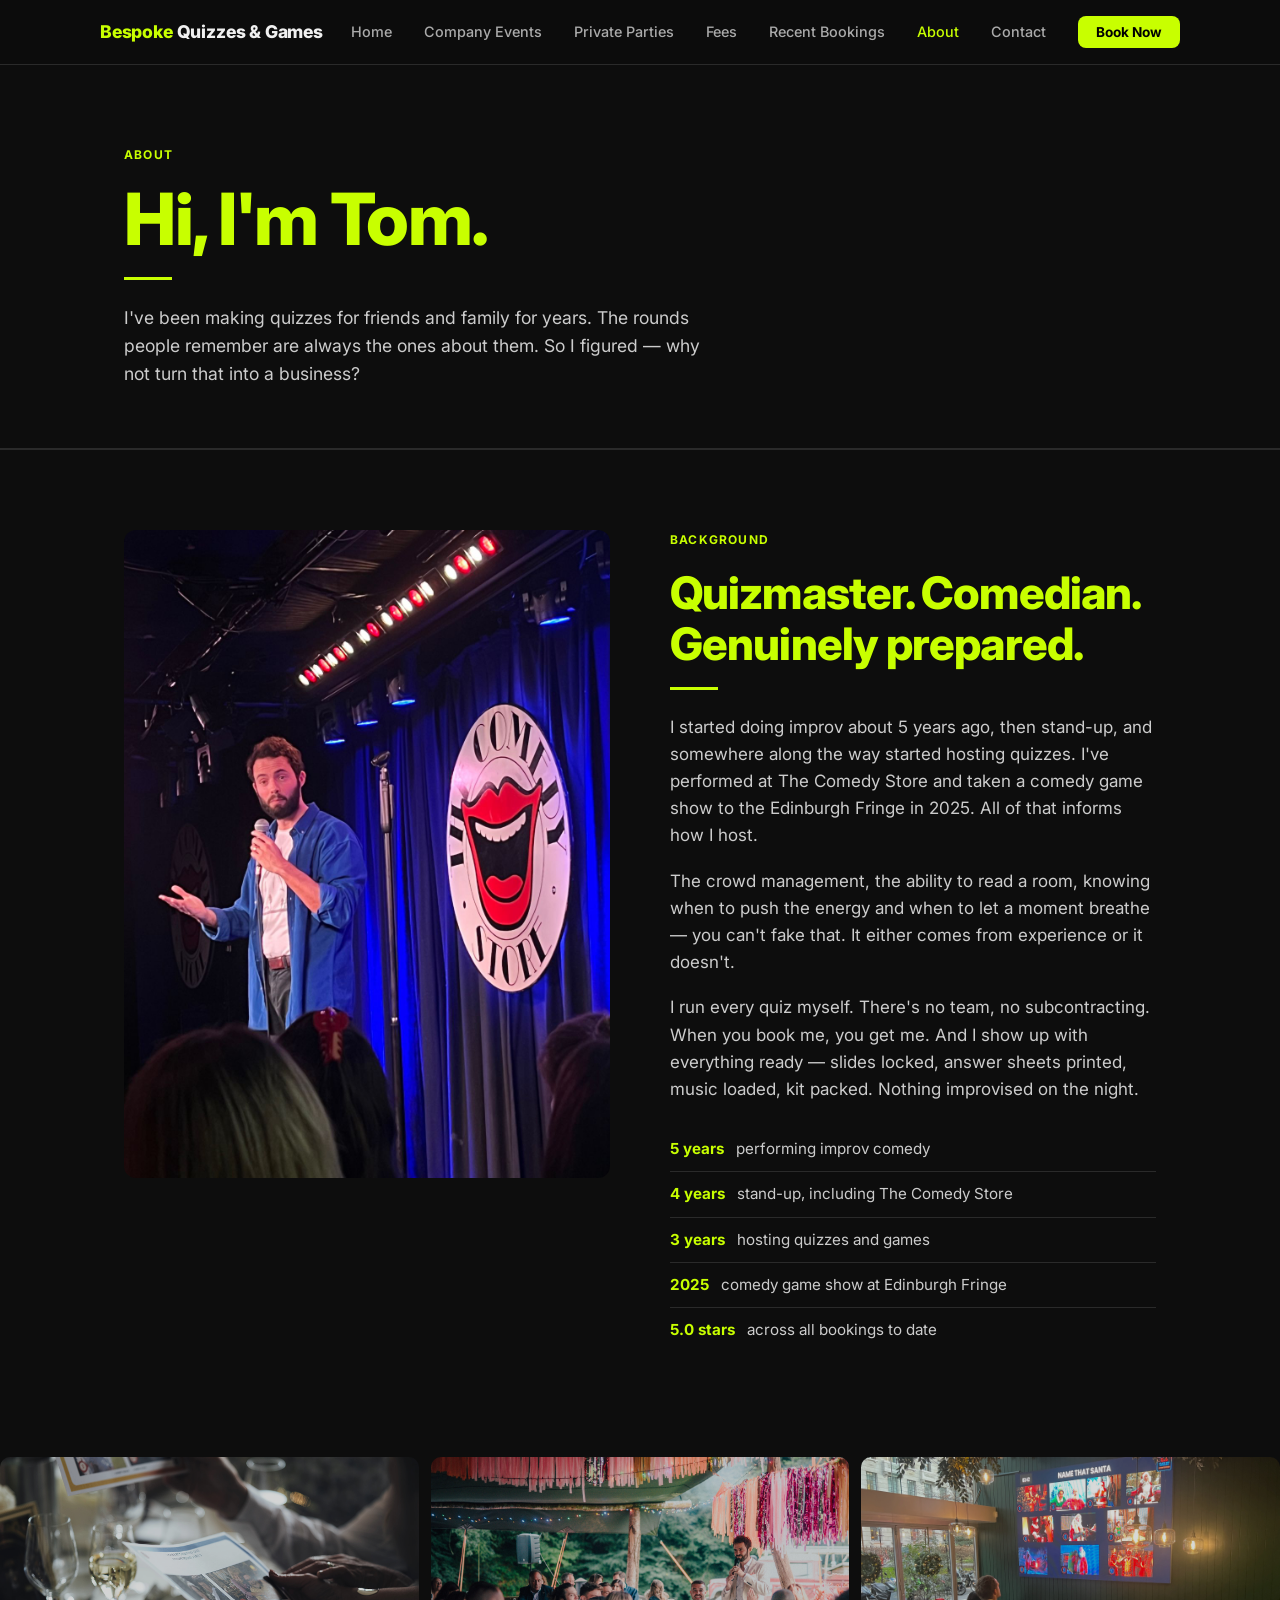
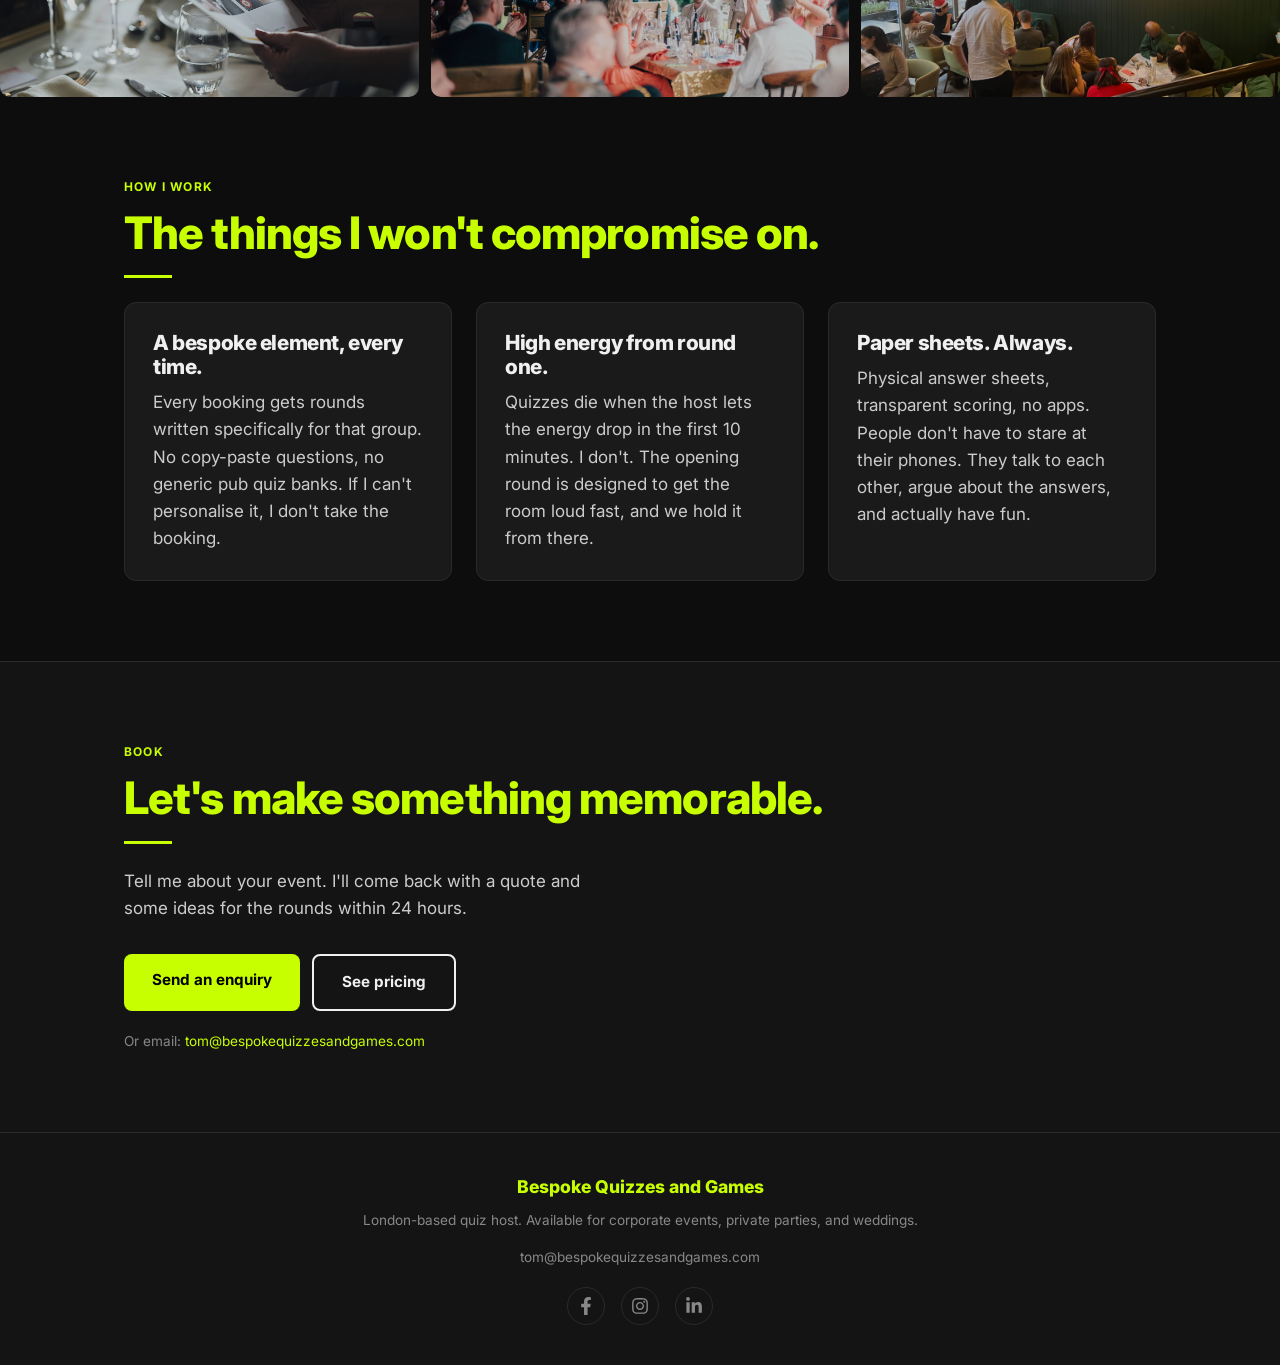
==== commit b3872858: "Add files via upload" ====
--- a/pages/about.html
+++ b/pages/about.html
@@ -33,7 +33,7 @@
     ],
     "name": "Bespoke Quizzes and Games",
     "url": "https://bespokequizzesandgames.com/pages/about.html",
-    "email": "bridgeeventsandmedia@gmail.com",
+    "email": "tom@bespokequizzesandgames.com",
     "founder": { "@type": "Person", "name": "Tom Bridge" },
     "areaServed": { "@type": "City", "name": "London" }
   }
@@ -170,7 +170,7 @@
       <a href="contact.html" class="btn btn-primary">Send an enquiry</a>
       <a href="fees.html" class="btn btn-outline">See pricing</a>
     </div>
-    <p style="margin-top:20px; font-size:0.85rem; color:var(--muted);">Or email: <a href="mailto:bridgeeventsandmedia@gmail.com">bridgeeventsandmedia@gmail.com</a></p>
+    <p style="margin-top:20px; font-size:0.85rem; color:var(--muted);">Or email: <a href="mailto:tom@bespokequizzesandgames.com">tom@bespokequizzesandgames.com</a></p>
   </div>
 </section>
 
@@ -179,7 +179,7 @@
   <div class="footer-inner">
     <div class="footer-logo">Bespoke Quizzes and Games</div>
     <p>London-based quiz host. Available for corporate events, private parties, and weddings.</p>
-    <p style="margin-top:8px;"><a href="mailto:bridgeeventsandmedia@gmail.com">bridgeeventsandmedia@gmail.com</a></p>
+    <p style="margin-top:8px;"><a href="mailto:tom@bespokequizzesandgames.com">tom@bespokequizzesandgames.com</a></p>
     <div class="footer-social">
       <a href="https://www.facebook.com/profile.php?id=61593762594324" target="_blank" rel="noopener noreferrer" aria-label="Bespoke Quizzes and Games on Facebook">
         <svg viewBox="0 0 320 512" aria-hidden="true"><path d="M279.14 288l14.22-92.66h-88.91v-60.13c0-25.35 12.42-50.06 52.24-50.06h40.42V6.26S260.43 0 225.36 0c-73.22 0-121.08 44.38-121.08 124.72v70.62H22.89V288h81.39v224h100.17V288z"/></svg>
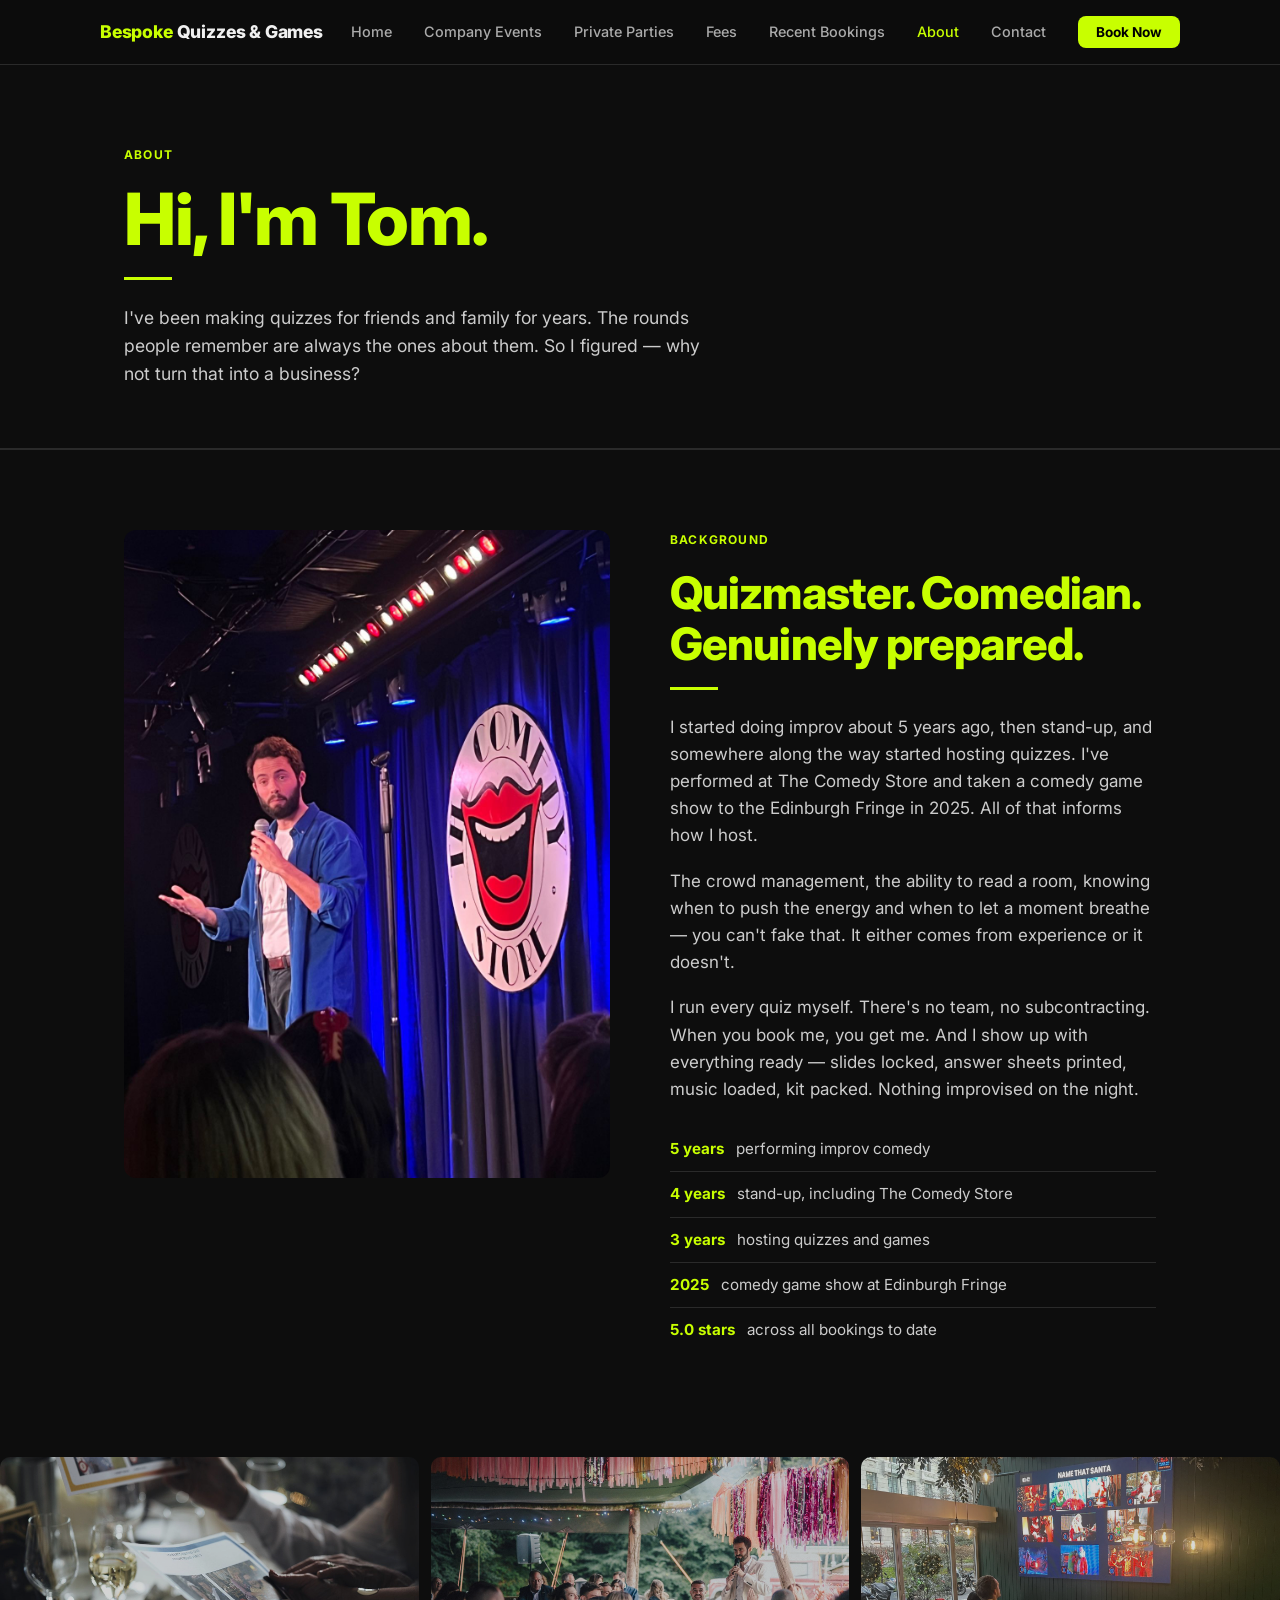
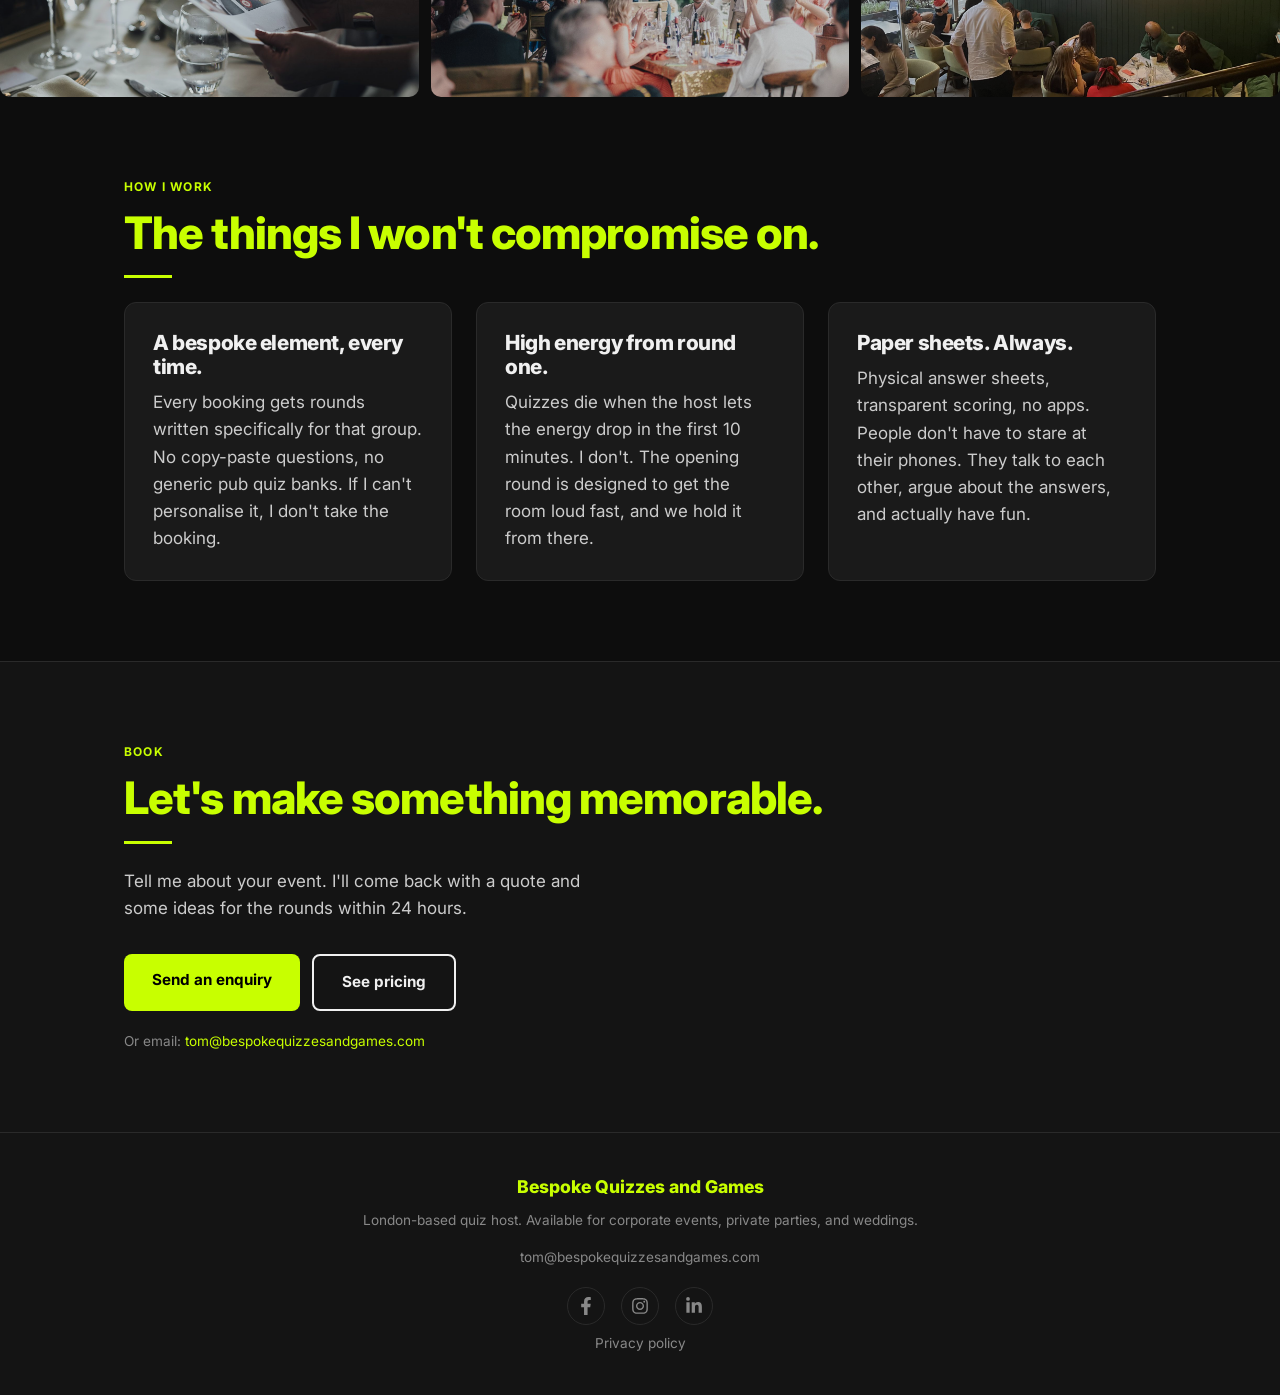
==== commit b4a93b9c: "Add files via upload" ====
--- a/pages/about.html
+++ b/pages/about.html
@@ -131,9 +131,9 @@
 
 <!-- PHOTO STRIP -->
 <div class="photo-strip" style="margin: 0; border-radius: 0;">
-  <img src="../photos/img-0038.jpg" alt="Tom hosting a quiz" />
-  <img src="../photos/caztombury-176.jpg" alt="Quiz night in action" />
-  <img src="../photos/quiz-santa.jpeg" alt="Christmas quiz" />
+  <img loading="lazy" decoding="async" src="../photos/img-0038.jpg" alt="Tom hosting a quiz" />
+  <img loading="lazy" decoding="async" src="../photos/caztombury-176.jpg" alt="Quiz night in action" />
+  <img loading="lazy" decoding="async" src="../photos/quiz-santa.jpeg" alt="Christmas quiz" />
 </div>
 
 <!-- PHILOSOPHY -->
@@ -191,6 +191,7 @@
         <svg viewBox="0 0 448 512" aria-hidden="true"><path d="M100.28 448H7.4V148.9h92.88zm-46.44-340a53.6 53.6 0 1 1 0-107.2 53.6 53.6 0 0 1 0 107.2zM447.9 448h-92.68V302.4c0-34.7-.7-79.3-48.29-79.3-48.29 0-55.69 37.7-55.69 76.7V448h-92.78V148.9h89.08v40.8h1.3c12.4-23.5 42.69-48.3 87.89-48.3 94 0 111.28 61.9 111.28 142.3V448z"/></svg>
       </a>
     </div>
+    <p style="margin-top:8px;"><a href="privacy.html">Privacy policy</a></p>
   </div>
 </footer>
 
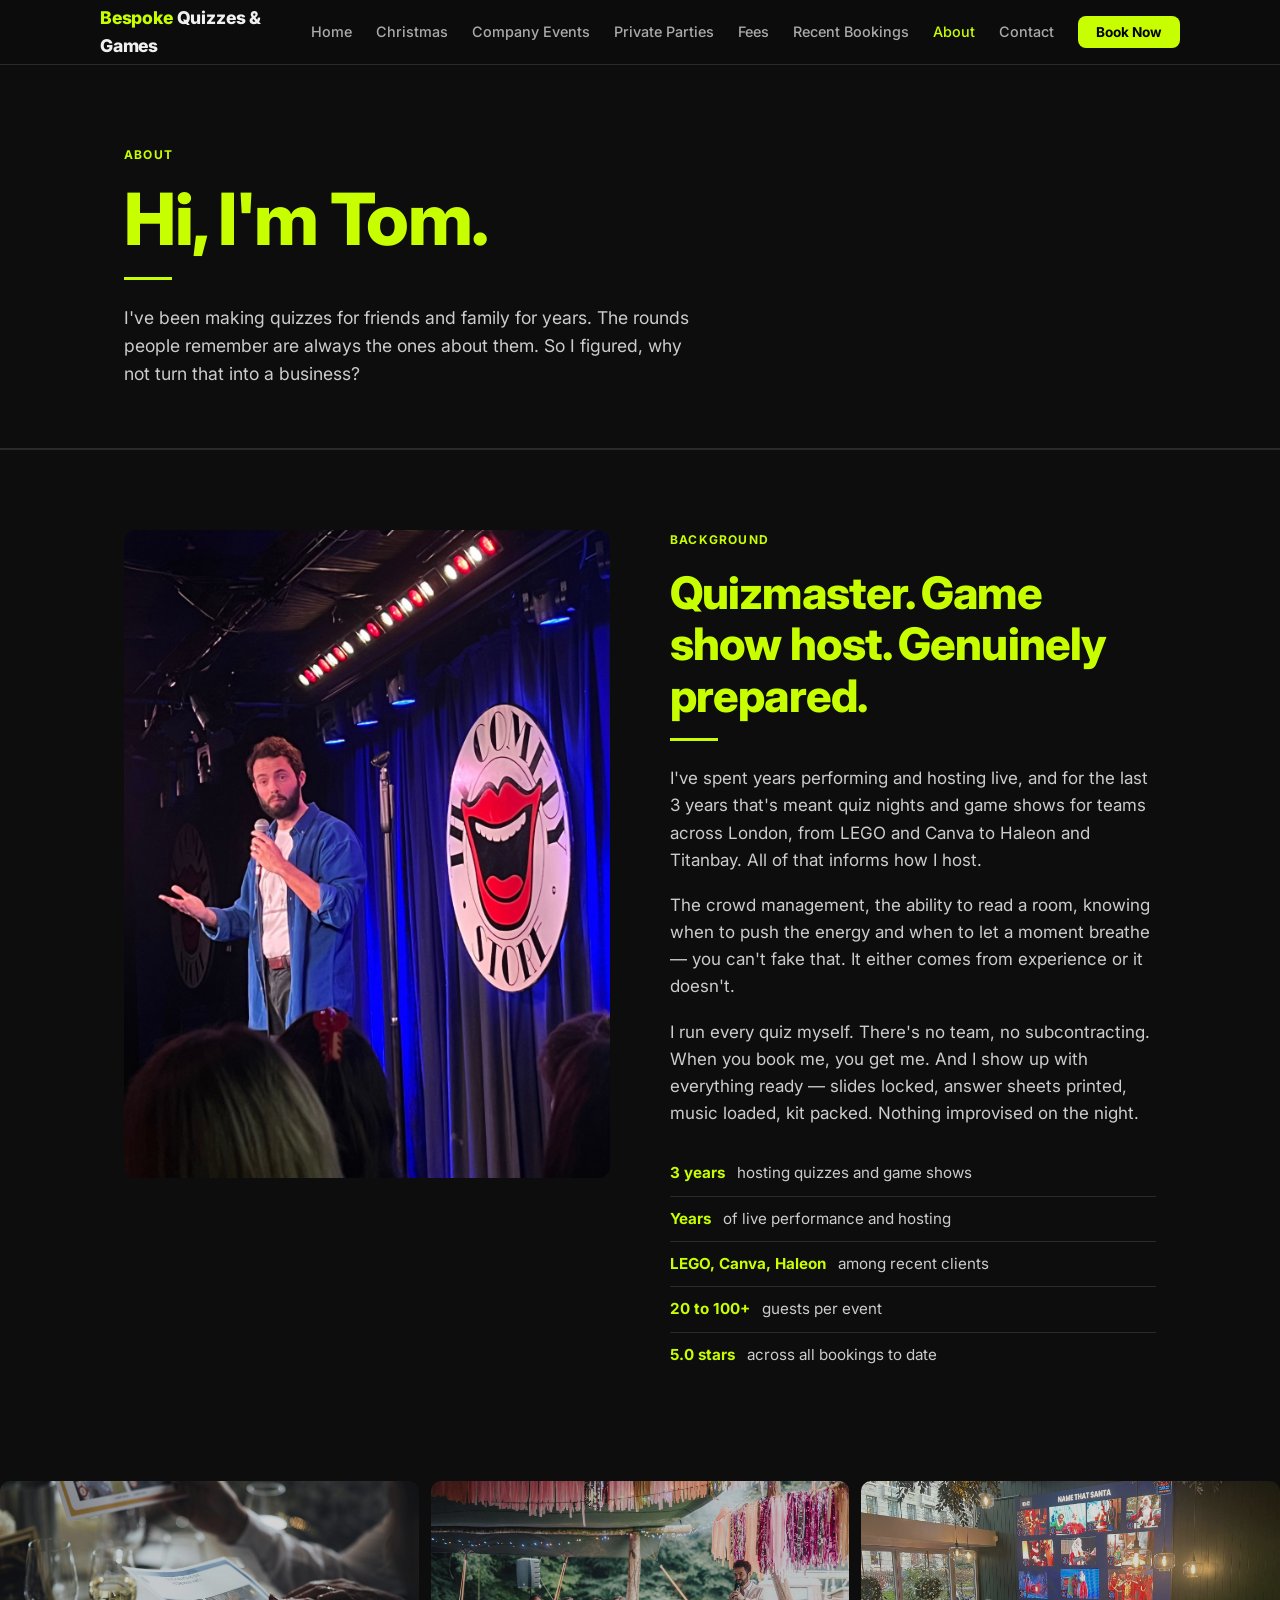
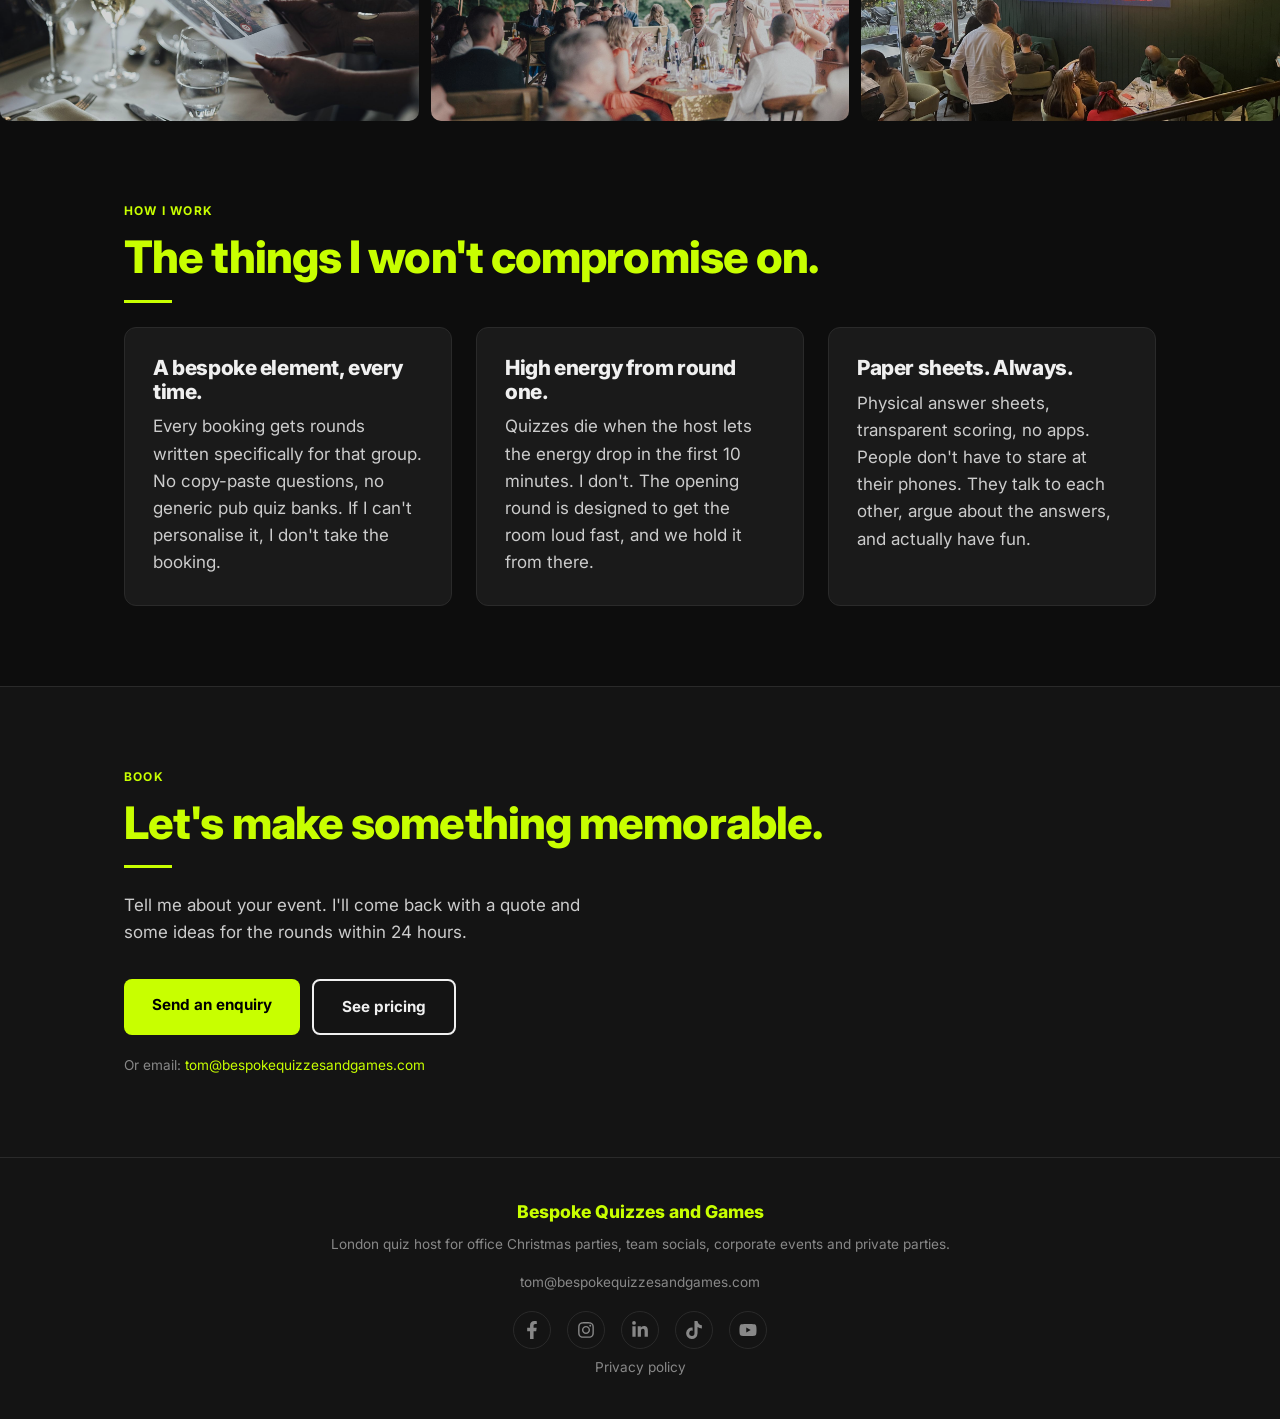
==== commit 484ada17: "Add Instagram, TikTok, YouTube; Christmas landing page; SEO/GEO copy refresh" ====
--- a/pages/about.html
+++ b/pages/about.html
@@ -3,21 +3,21 @@
 <head>
   <meta charset="UTF-8" />
   <meta name="viewport" content="width=device-width, initial-scale=1.0" />
-  <title>About — Bespoke Quizzes and Games</title>
-  <meta name="description" content="About Tom — London-based quiz host, comedian, and Edinburgh Fringe performer." />
+  <title>About Tom Bridge, London Quiz Host | Bespoke Quizzes and Games</title>
+  <meta name="description" content="Meet Tom Bridge, the London quiz host behind Bespoke Quizzes and Games. Tailor-made quiz nights and game shows for teams at LEGO, Canva, Haleon and more." />
   <link rel="stylesheet" href="../style.css" />
   <link rel="preconnect" href="https://fonts.googleapis.com" />
   <link href="https://fonts.googleapis.com/css2?family=Inter:wght@400;500;600;700;800&display=swap" rel="stylesheet" />
   <link rel="canonical" href="https://bespokequizzesandgames.com/pages/about.html" />
   <meta property="og:type" content="website" />
   <meta property="og:site_name" content="Bespoke Quizzes and Games" />
-  <meta property="og:title" content="About — Bespoke Quizzes and Games" />
-  <meta property="og:description" content="About Tom — London-based quiz host, comedian, and Edinburgh Fringe performer." />
+  <meta property="og:title" content="About Tom Bridge, London Quiz Host | Bespoke Quizzes and Games" />
+  <meta property="og:description" content="Meet Tom Bridge, the London quiz host behind Bespoke Quizzes and Games. Tailor-made quiz nights and game shows for teams at LEGO, Canva, Haleon and more." />
   <meta property="og:url" content="https://bespokequizzesandgames.com/pages/about.html" />
   <meta property="og:image" content="https://bespokequizzesandgames.com/photos/logo.png" />
   <meta name="twitter:card" content="summary_large_image" />
-  <meta name="twitter:title" content="About — Bespoke Quizzes and Games" />
-  <meta name="twitter:description" content="About Tom — London-based quiz host, comedian, and Edinburgh Fringe performer." />
+  <meta name="twitter:title" content="About Tom Bridge, London Quiz Host | Bespoke Quizzes and Games" />
+  <meta name="twitter:description" content="Meet Tom Bridge, the London quiz host behind Bespoke Quizzes and Games. Tailor-made quiz nights and game shows for teams at LEGO, Canva, Haleon and more." />
   <meta name="twitter:image" content="https://bespokequizzesandgames.com/photos/logo.png" />
   <meta name="geo.region" content="GB-LON" />
   <meta name="geo.placename" content="London" />
@@ -28,8 +28,10 @@
     "@type": "EntertainmentBusiness",
     "sameAs": [
       "https://www.facebook.com/profile.php?id=61593762594324",
-      "https://www.instagram.com/bespokeqandg",
-      "https://www.linkedin.com/company/bespoke-quizzes-and-games/"
+      "https://www.instagram.com/bespoke_games",
+      "https://www.linkedin.com/company/bespoke-quizzes-and-games/",
+      "https://www.tiktok.com/@bespokegames",
+      "https://www.youtube.com/@BespokeGamesUK"
     ],
     "name": "Bespoke Quizzes and Games",
     "url": "https://bespokequizzesandgames.com/pages/about.html",
@@ -78,6 +80,7 @@
     <a href="../index.html" class="nav-logo">Bespoke<span> Quizzes & Games</span></a>
     <ul class="nav-links" id="navLinks">
       <li><a href="../index.html">Home</a></li>
+      <li><a href="christmas-party-quiz.html">Christmas</a></li>
       <li><a href="company-events.html">Company Events</a></li>
       <li><a href="parties.html">Private Parties</a></li>
       <li><a href="fees.html">Fees</a></li>
@@ -98,7 +101,7 @@
     <p class="eyebrow">About</p>
     <h1>Hi, I'm Tom.</h1>
     <div class="divider"></div>
-    <p style="max-width:580px; font-size:1.1rem;">I've been making quizzes for friends and family for years. The rounds people remember are always the ones about them. So I figured — why not turn that into a business?</p>
+    <p style="max-width:580px; font-size:1.1rem;">I've been making quizzes for friends and family for years. The rounds people remember are always the ones about them. So I figured, why not turn that into a business?</p>
   </div>
 </section>
 
@@ -107,21 +110,21 @@
   <div class="container">
     <div class="about-grid">
       <div>
-        <img src="../photos/comedy-store.jpeg" alt="Tom performing at The Comedy Store" class="about-photo" />
+        <img src="../photos/comedy-store.jpeg" alt="Tom Bridge, London quiz host, on stage" class="about-photo" />
       </div>
       <div class="about-text">
         <p class="section-label">Background</p>
-        <h2>Quizmaster. Comedian. Genuinely prepared.</h2>
+        <h2>Quizmaster. Game show host. Genuinely prepared.</h2>
         <div class="divider"></div>
-        <p>I started doing improv about 5 years ago, then stand-up, and somewhere along the way started hosting quizzes. I've performed at The Comedy Store and taken a comedy game show to the Edinburgh Fringe in 2025. All of that informs how I host.</p>
+        <p>I've spent years performing and hosting live, and for the last 3 years that's meant quiz nights and game shows for teams across London, from LEGO and Canva to Haleon and Titanbay. All of that informs how I host.</p>
         <p>The crowd management, the ability to read a room, knowing when to push the energy and when to let a moment breathe — you can't fake that. It either comes from experience or it doesn't.</p>
         <p>I run every quiz myself. There's no team, no subcontracting. When you book me, you get me. And I show up with everything ready — slides locked, answer sheets printed, music loaded, kit packed. Nothing improvised on the night.</p>
 
         <ul class="cred-list">
-          <li><strong>5 years</strong> performing improv comedy</li>
-          <li><strong>4 years</strong> stand-up, including The Comedy Store</li>
-          <li><strong>3 years</strong> hosting quizzes and games</li>
-          <li><strong>2025</strong> comedy game show at Edinburgh Fringe</li>
+          <li><strong>3 years</strong> hosting quizzes and game shows</li>
+          <li><strong>Years</strong> of live performance and hosting</li>
+          <li><strong>LEGO, Canva, Haleon</strong> among recent clients</li>
+          <li><strong>20 to 100+</strong> guests per event</li>
           <li><strong>5.0 stars</strong> across all bookings to date</li>
         </ul>
       </div>
@@ -178,17 +181,23 @@
 <footer>
   <div class="footer-inner">
     <div class="footer-logo">Bespoke Quizzes and Games</div>
-    <p>London-based quiz host. Available for corporate events, private parties, and weddings.</p>
+    <p>London quiz host for office Christmas parties, team socials, corporate events and private parties.</p>
     <p style="margin-top:8px;"><a href="mailto:tom@bespokequizzesandgames.com">tom@bespokequizzesandgames.com</a></p>
     <div class="footer-social">
       <a href="https://www.facebook.com/profile.php?id=61593762594324" target="_blank" rel="noopener noreferrer" aria-label="Bespoke Quizzes and Games on Facebook">
         <svg viewBox="0 0 320 512" aria-hidden="true"><path d="M279.14 288l14.22-92.66h-88.91v-60.13c0-25.35 12.42-50.06 52.24-50.06h40.42V6.26S260.43 0 225.36 0c-73.22 0-121.08 44.38-121.08 124.72v70.62H22.89V288h81.39v224h100.17V288z"/></svg>
       </a>
-      <a href="https://www.instagram.com/bespokeqandg" target="_blank" rel="noopener noreferrer" aria-label="Bespoke Quizzes and Games on Instagram">
+      <a href="https://www.instagram.com/bespoke_games" target="_blank" rel="noopener noreferrer" aria-label="Bespoke Quizzes and Games on Instagram">
         <svg viewBox="0 0 448 512" aria-hidden="true"><path d="M224.1 141c-63.6 0-114.9 51.3-114.9 114.9s51.3 114.9 114.9 114.9S339 319.5 339 255.9 287.7 141 224.1 141zm0 189.6c-41.1 0-74.7-33.5-74.7-74.7s33.5-74.7 74.7-74.7 74.7 33.5 74.7 74.7-33.6 74.7-74.7 74.7zm146.4-194.3c0 14.9-12 26.8-26.8 26.8-14.9 0-26.8-12-26.8-26.8s12-26.8 26.8-26.8 26.8 12 26.8 26.8zm76.1 27.2c-1.7-35.9-9.9-67.7-36.2-93.9-26.2-26.2-58-34.4-93.9-36.2-37-2.1-147.9-2.1-184.9 0-35.8 1.7-67.6 9.9-93.9 36.1s-34.4 58-36.2 93.9c-2.1 37-2.1 147.9 0 184.9 1.7 35.9 9.9 67.7 36.2 93.9s58 34.4 93.9 36.2c37 2.1 147.9 2.1 184.9 0 35.9-1.7 67.7-9.9 93.9-36.2 26.2-26.2 34.4-58 36.2-93.9 2.1-37 2.1-147.8 0-184.8zM398.8 388c-7.8 19.6-22.9 34.7-42.6 42.6-29.5 11.7-99.5 9-132.1 9s-102.7 2.6-132.1-9c-19.6-7.8-34.7-22.9-42.6-42.6-11.7-29.5-9-99.5-9-132.1s-2.6-102.7 9-132.1c7.8-19.6 22.9-34.7 42.6-42.6 29.5-11.7 99.5-9 132.1-9s102.7-2.6 132.1 9c19.6 7.8 34.7 22.9 42.6 42.6 11.7 29.5 9 99.5 9 132.1s2.7 102.7-9 132.1z"/></svg>
       </a>
       <a href="https://www.linkedin.com/company/bespoke-quizzes-and-games/" target="_blank" rel="noopener noreferrer" aria-label="Bespoke Quizzes and Games on LinkedIn">
         <svg viewBox="0 0 448 512" aria-hidden="true"><path d="M100.28 448H7.4V148.9h92.88zm-46.44-340a53.6 53.6 0 1 1 0-107.2 53.6 53.6 0 0 1 0 107.2zM447.9 448h-92.68V302.4c0-34.7-.7-79.3-48.29-79.3-48.29 0-55.69 37.7-55.69 76.7V448h-92.78V148.9h89.08v40.8h1.3c12.4-23.5 42.69-48.3 87.89-48.3 94 0 111.28 61.9 111.28 142.3V448z"/></svg>
+      </a>
+      <a href="https://www.tiktok.com/@bespokegames" target="_blank" rel="noopener noreferrer" aria-label="Bespoke Quizzes and Games on TikTok">
+        <svg viewBox="0 0 448 512" aria-hidden="true"><path d="M448 209.9a210.1 210.1 0 0 1-122.8-39.3v178.8A162.6 162.6 0 1 1 185 188.3v89.9a74.6 74.6 0 1 0 52.2 71.2V0h88a121.2 121.2 0 0 0 1.9 22.2 122.2 122.2 0 0 0 53.9 80.2 121.4 121.4 0 0 0 67 20.1z"/></svg>
+      </a>
+      <a href="https://www.youtube.com/@BespokeGamesUK" target="_blank" rel="noopener noreferrer" aria-label="Bespoke Quizzes and Games on YouTube">
+        <svg viewBox="0 0 576 512" aria-hidden="true"><path d="M549.7 124.1c-6.3-23.7-24.8-42.3-48.3-48.6C458.8 64 288 64 288 64S117.2 64 74.6 75.5c-23.5 6.3-42 24.9-48.3 48.6C14.9 167 14.9 256.4 14.9 256.4s0 89.4 11.4 132.3c6.3 23.6 24.8 41.5 48.3 47.8C117.2 448 288 448 288 448s170.8 0 213.4-11.5c23.5-6.3 42-24.2 48.3-47.8 11.4-42.9 11.4-132.3 11.4-132.3s0-89.4-11.4-132.3zM232.2 337.6V175.2l142.7 81.2-142.7 81.2z"/></svg>
       </a>
     </div>
     <p style="margin-top:8px;"><a href="privacy.html">Privacy policy</a></p>
--- a/style.css
+++ b/style.css
@@ -120,7 +120,7 @@
 
 .nav-links {
   display: flex;
-  gap: 32px;
+  gap: 24px;
   list-style: none;
 }
 
@@ -692,6 +692,14 @@
   fill: currentColor;
 }
 
+/* nav collapses earlier so the links never wrap */
+.nav-links a { white-space: nowrap; }
+@media (max-width: 1024px) {
+  .nav-links { display: none; flex-direction: column; }
+  .nav-links.open { display: flex; position: absolute; top: 64px; left: 0; right: 0; background: var(--bg); padding: 16px 24px; border-bottom: 1px solid var(--border); }
+  .nav-toggle { display: block; }
+}
+
 /* ── RESPONSIVE ── */
 @media (max-width: 720px) {
   .nav-links { display: none; flex-direction: column; }
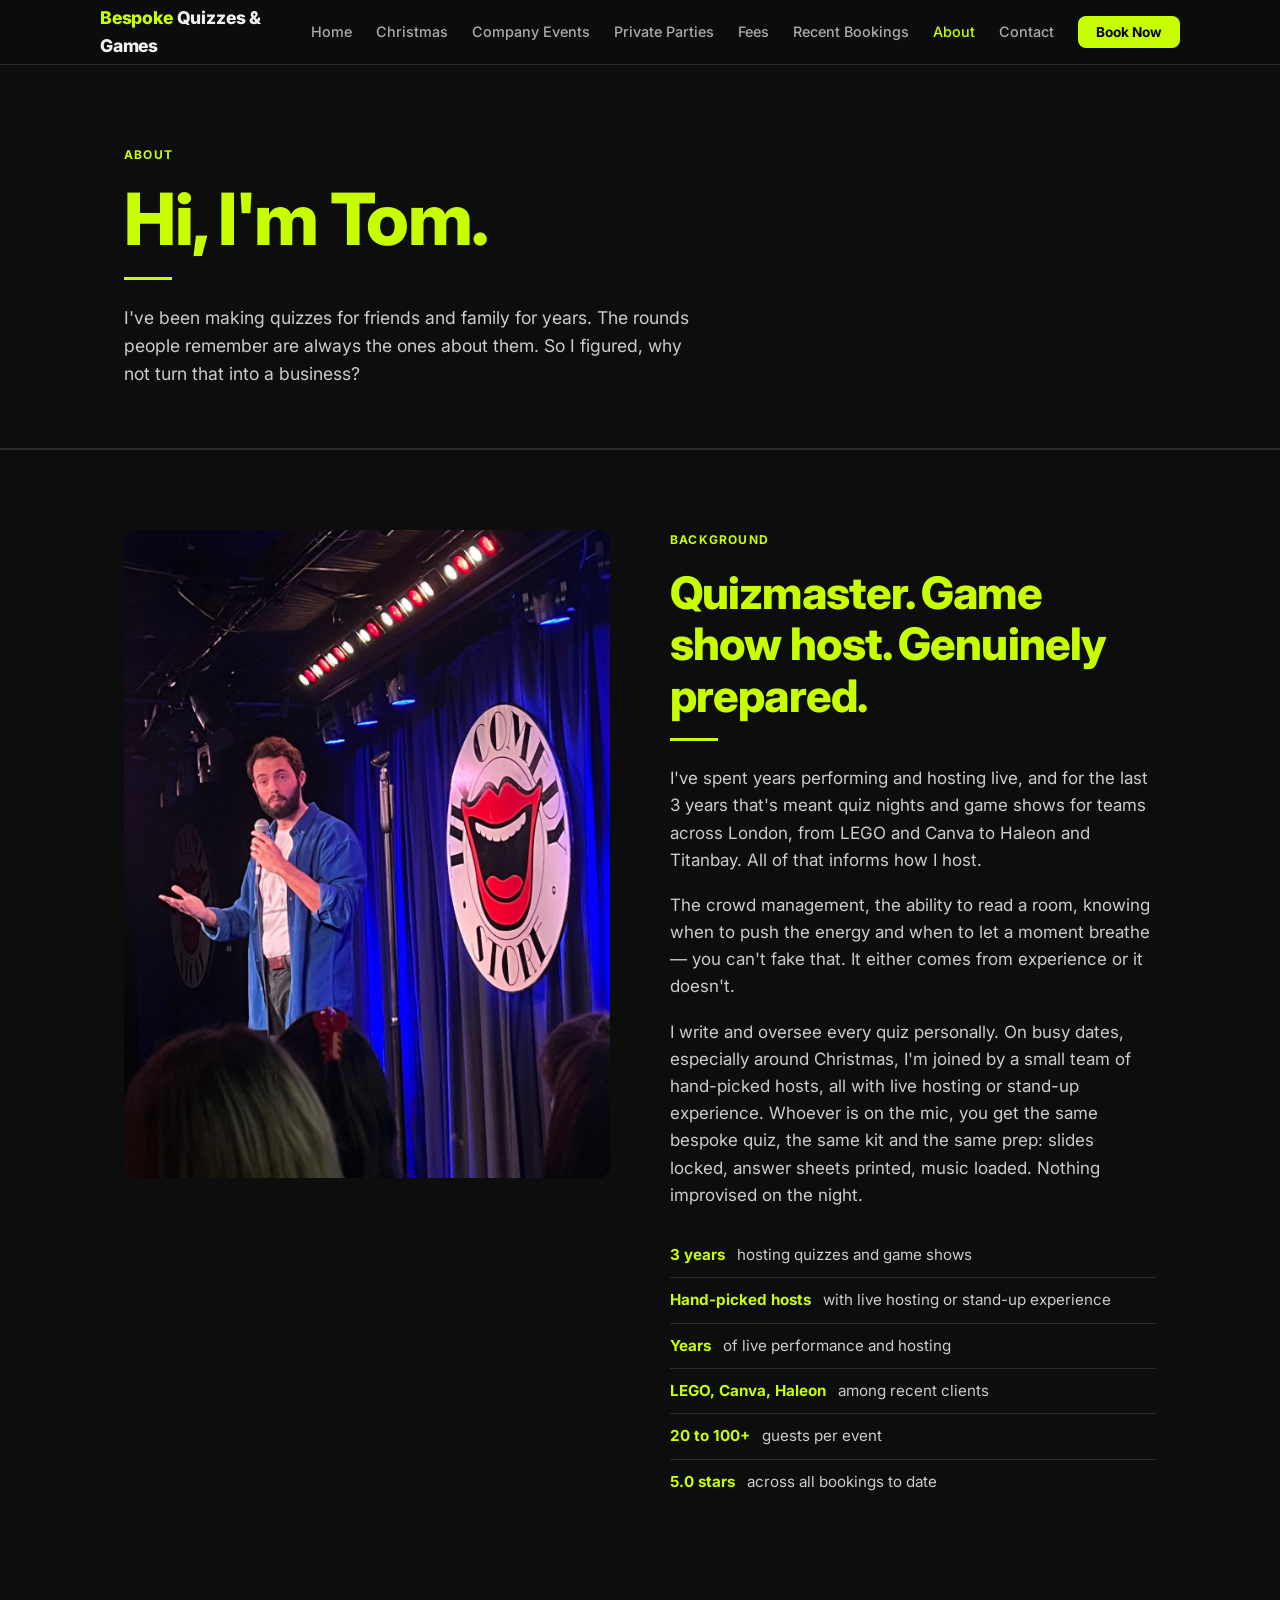
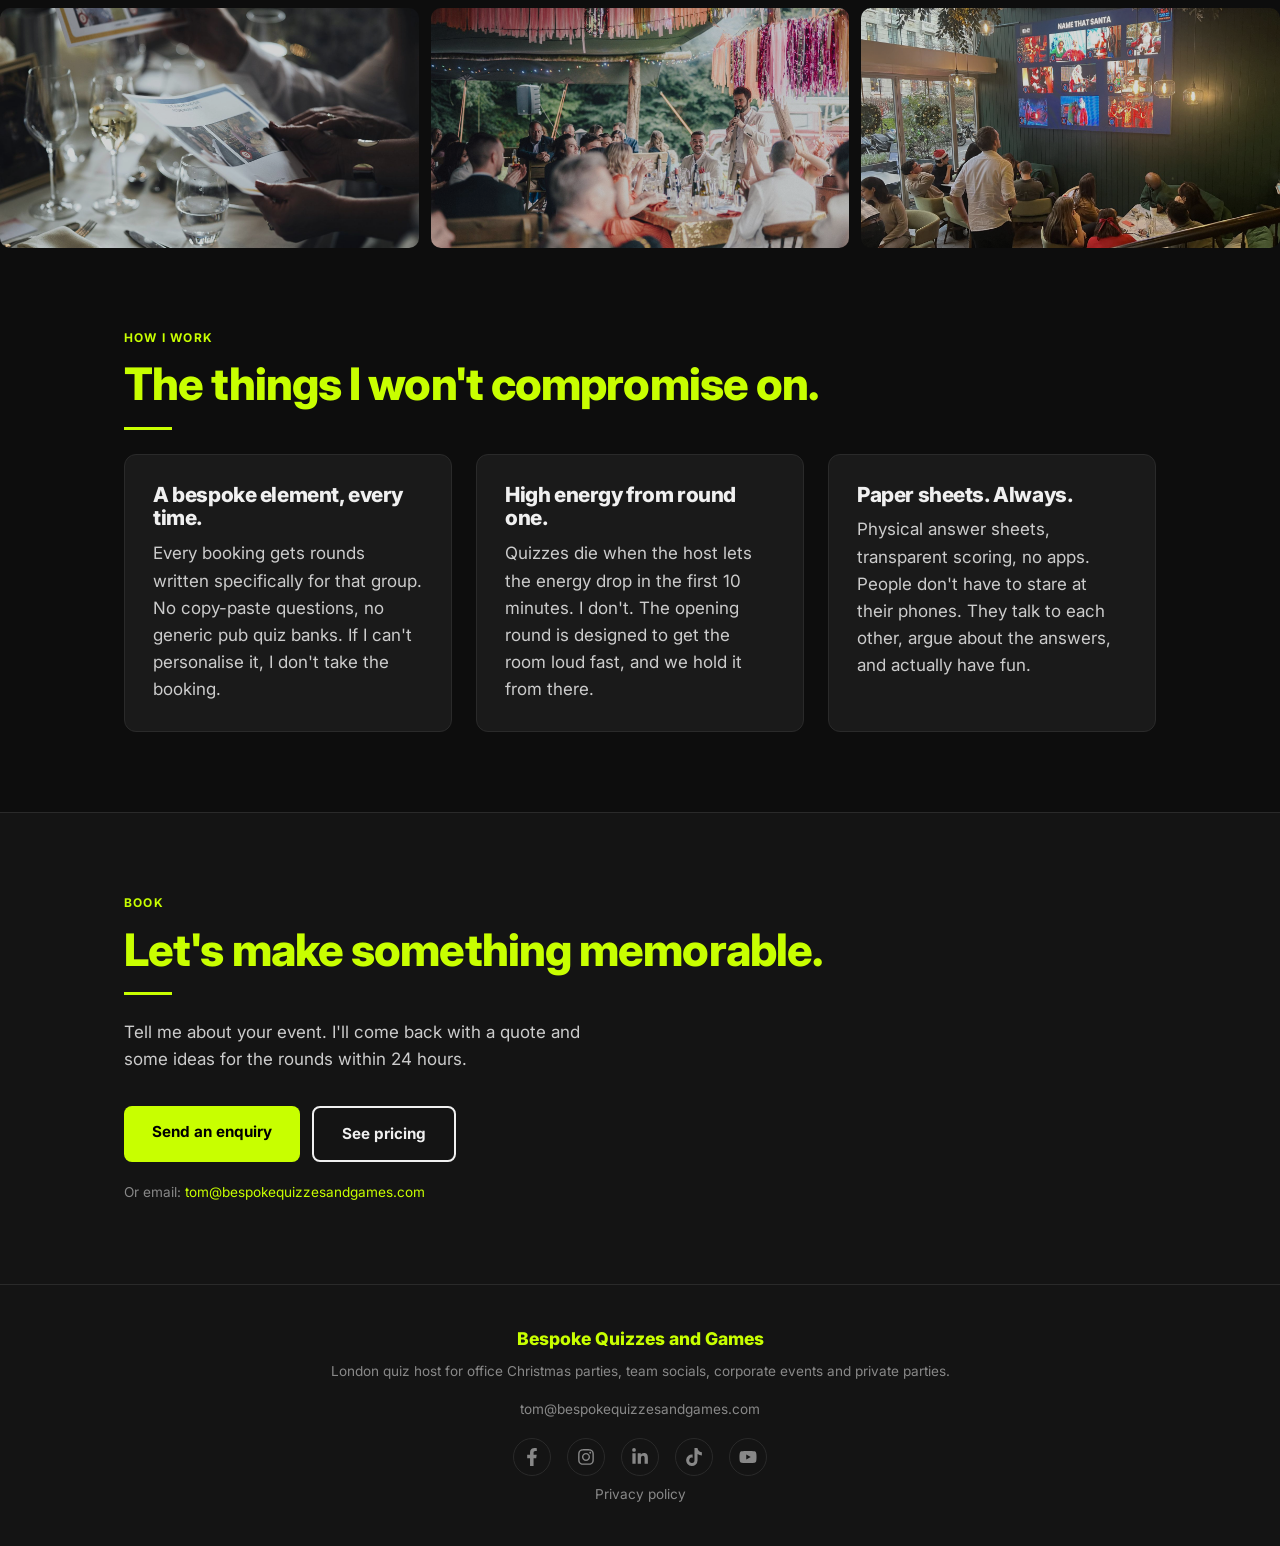
==== commit 1b6f54a9: "Soften solo-host copy on About and Fees for contractor hosts Co-Authored-By: Claude Opus 5.5 <norepl" ====
--- a/pages/about.html
+++ b/pages/about.html
@@ -118,10 +118,11 @@
         <div class="divider"></div>
         <p>I've spent years performing and hosting live, and for the last 3 years that's meant quiz nights and game shows for teams across London, from LEGO and Canva to Haleon and Titanbay. All of that informs how I host.</p>
         <p>The crowd management, the ability to read a room, knowing when to push the energy and when to let a moment breathe — you can't fake that. It either comes from experience or it doesn't.</p>
-        <p>I run every quiz myself. There's no team, no subcontracting. When you book me, you get me. And I show up with everything ready — slides locked, answer sheets printed, music loaded, kit packed. Nothing improvised on the night.</p>
+        <p>I write and oversee every quiz personally. On busy dates, especially around Christmas, I'm joined by a small team of hand-picked hosts, all with live hosting or stand-up experience. Whoever is on the mic, you get the same bespoke quiz, the same kit and the same prep: slides locked, answer sheets printed, music loaded. Nothing improvised on the night.</p>
 
         <ul class="cred-list">
           <li><strong>3 years</strong> hosting quizzes and game shows</li>
+          <li><strong>Hand-picked hosts</strong> with live hosting or stand-up experience</li>
           <li><strong>Years</strong> of live performance and hosting</li>
           <li><strong>LEGO, Canva, Haleon</strong> among recent clients</li>
           <li><strong>20 to 100+</strong> guests per event</li>
